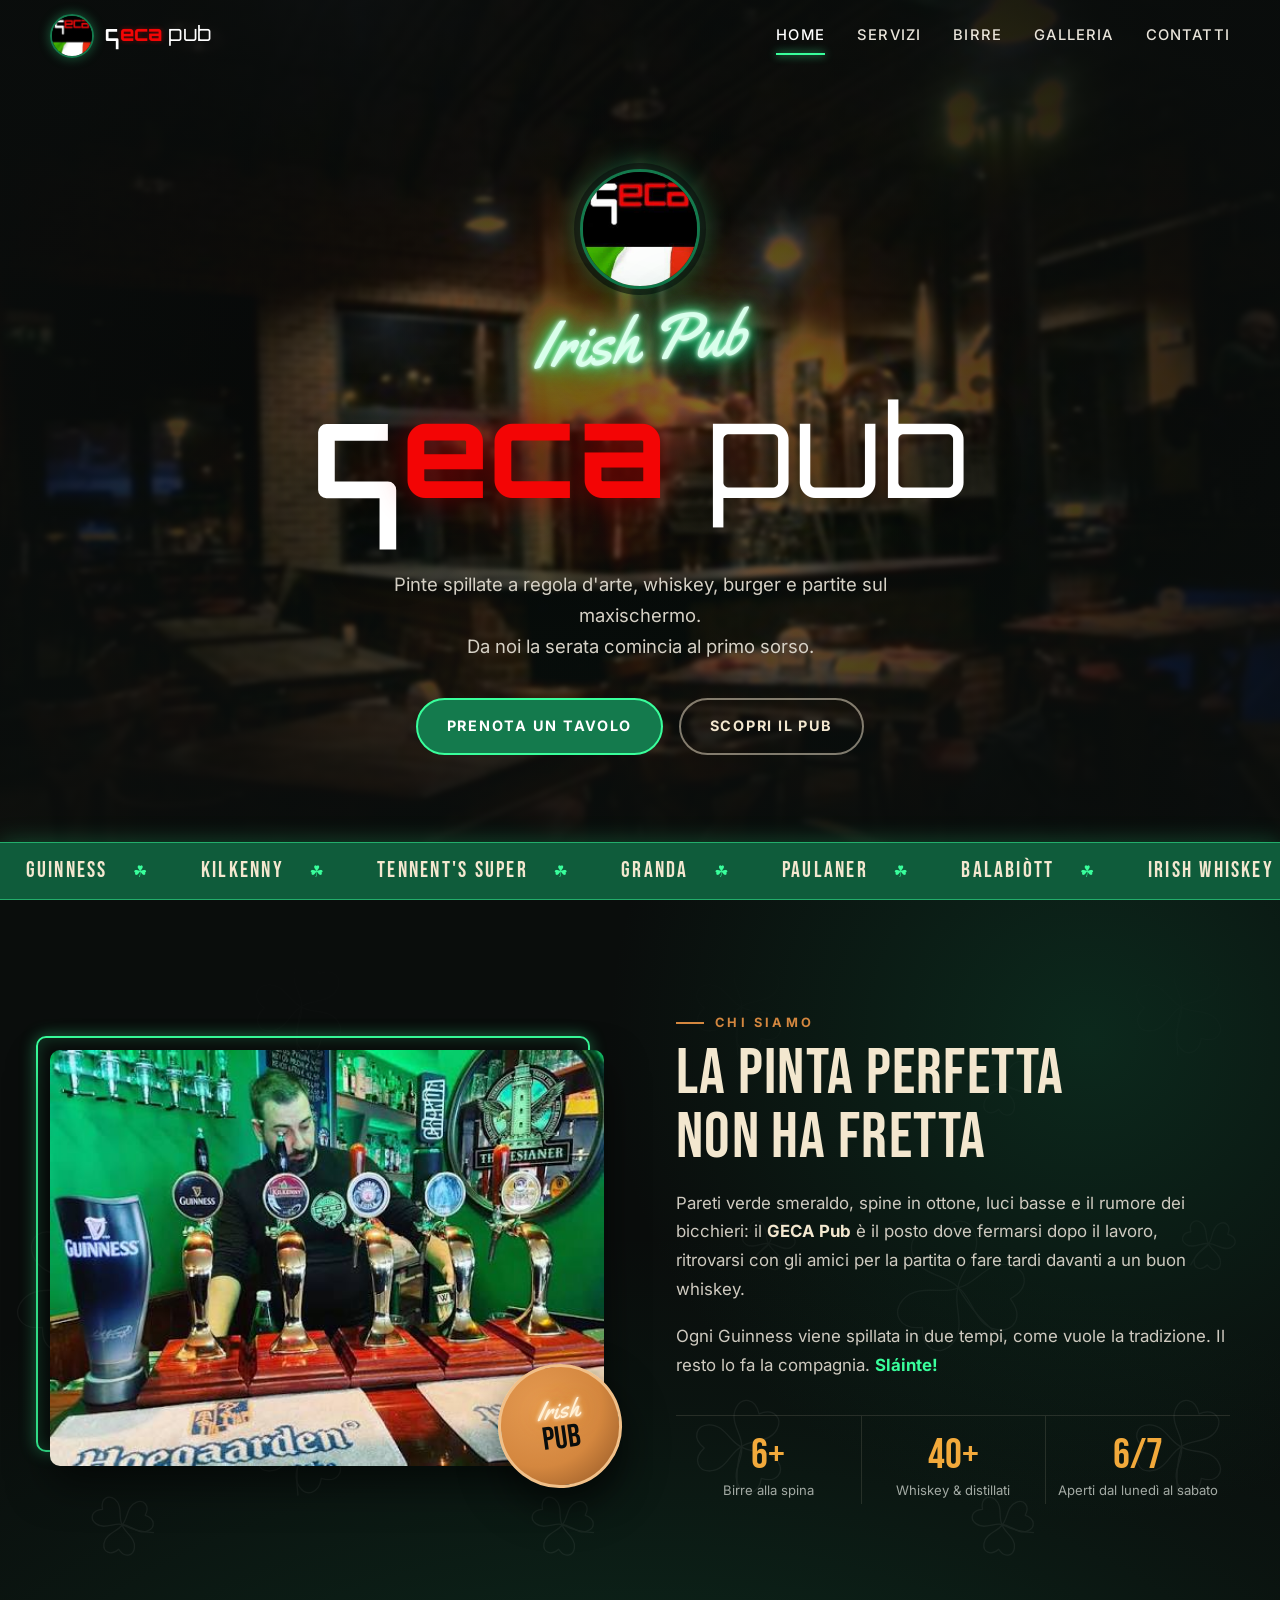
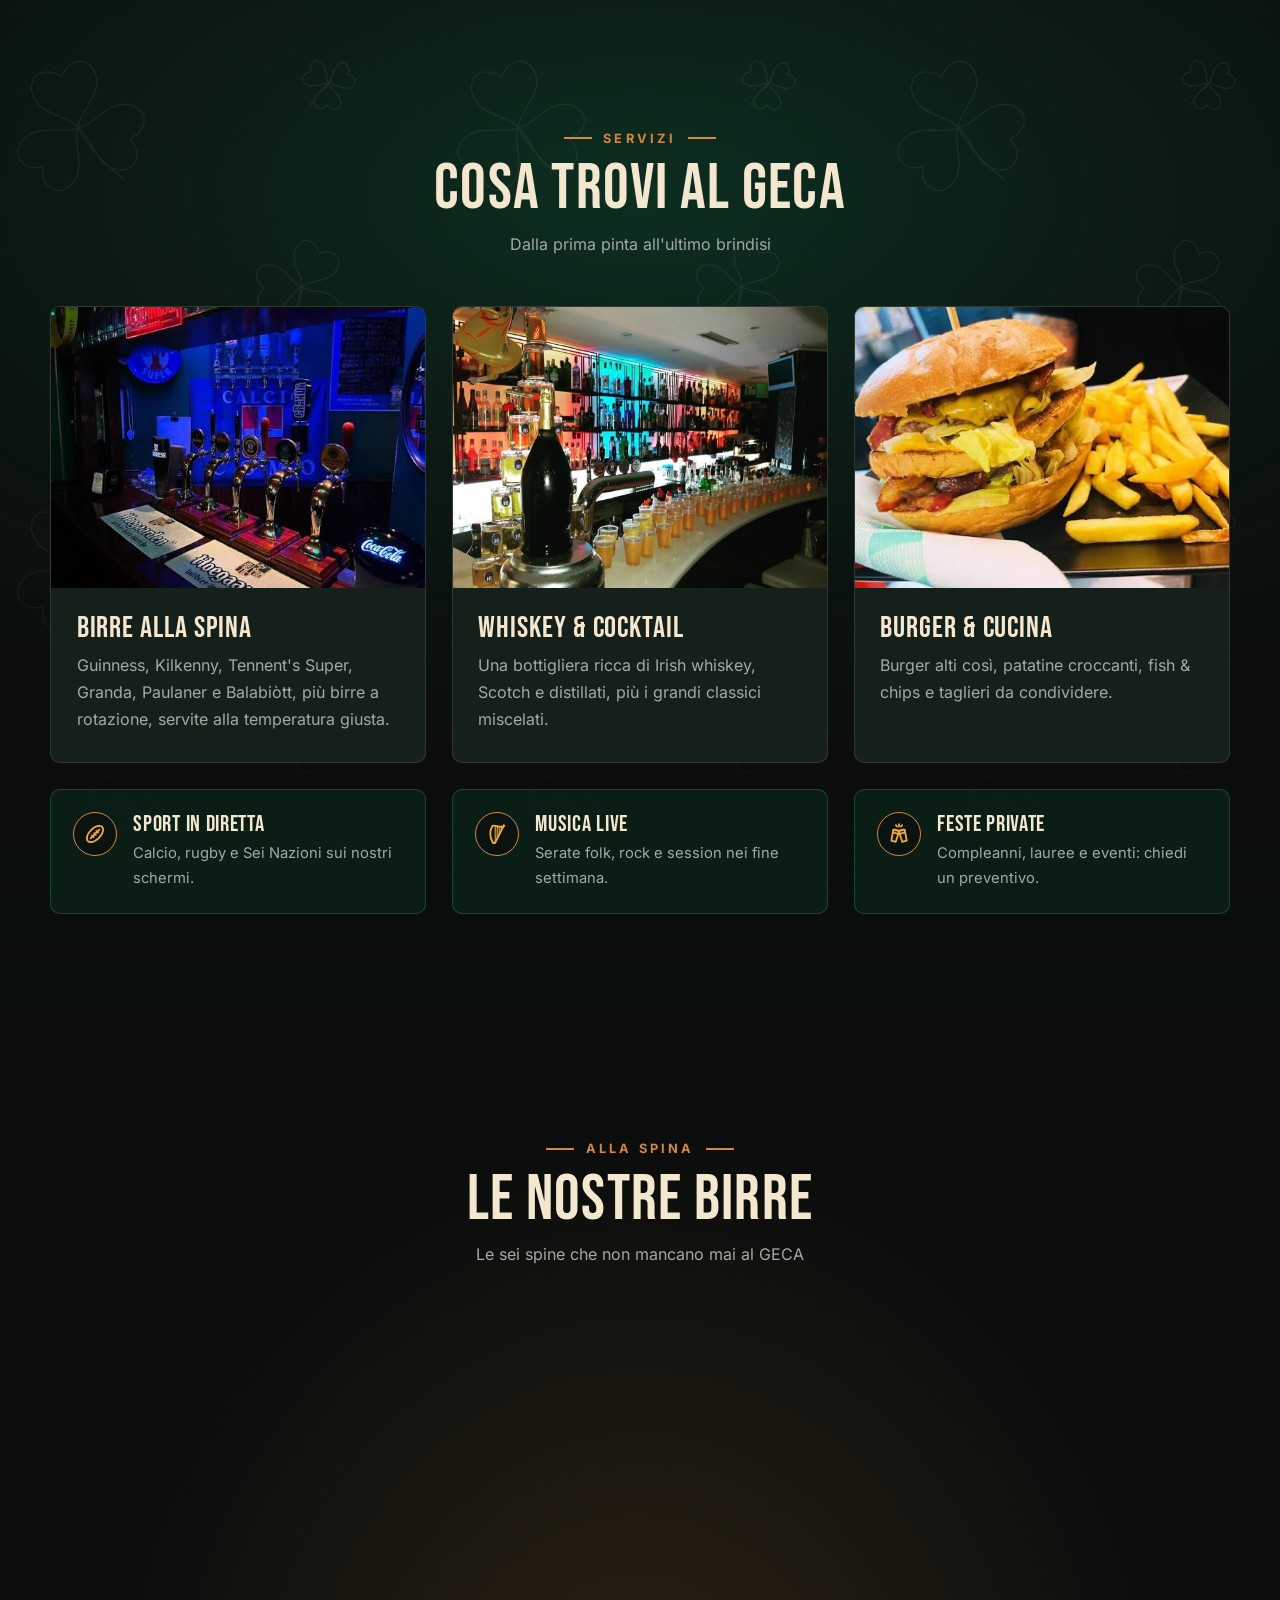
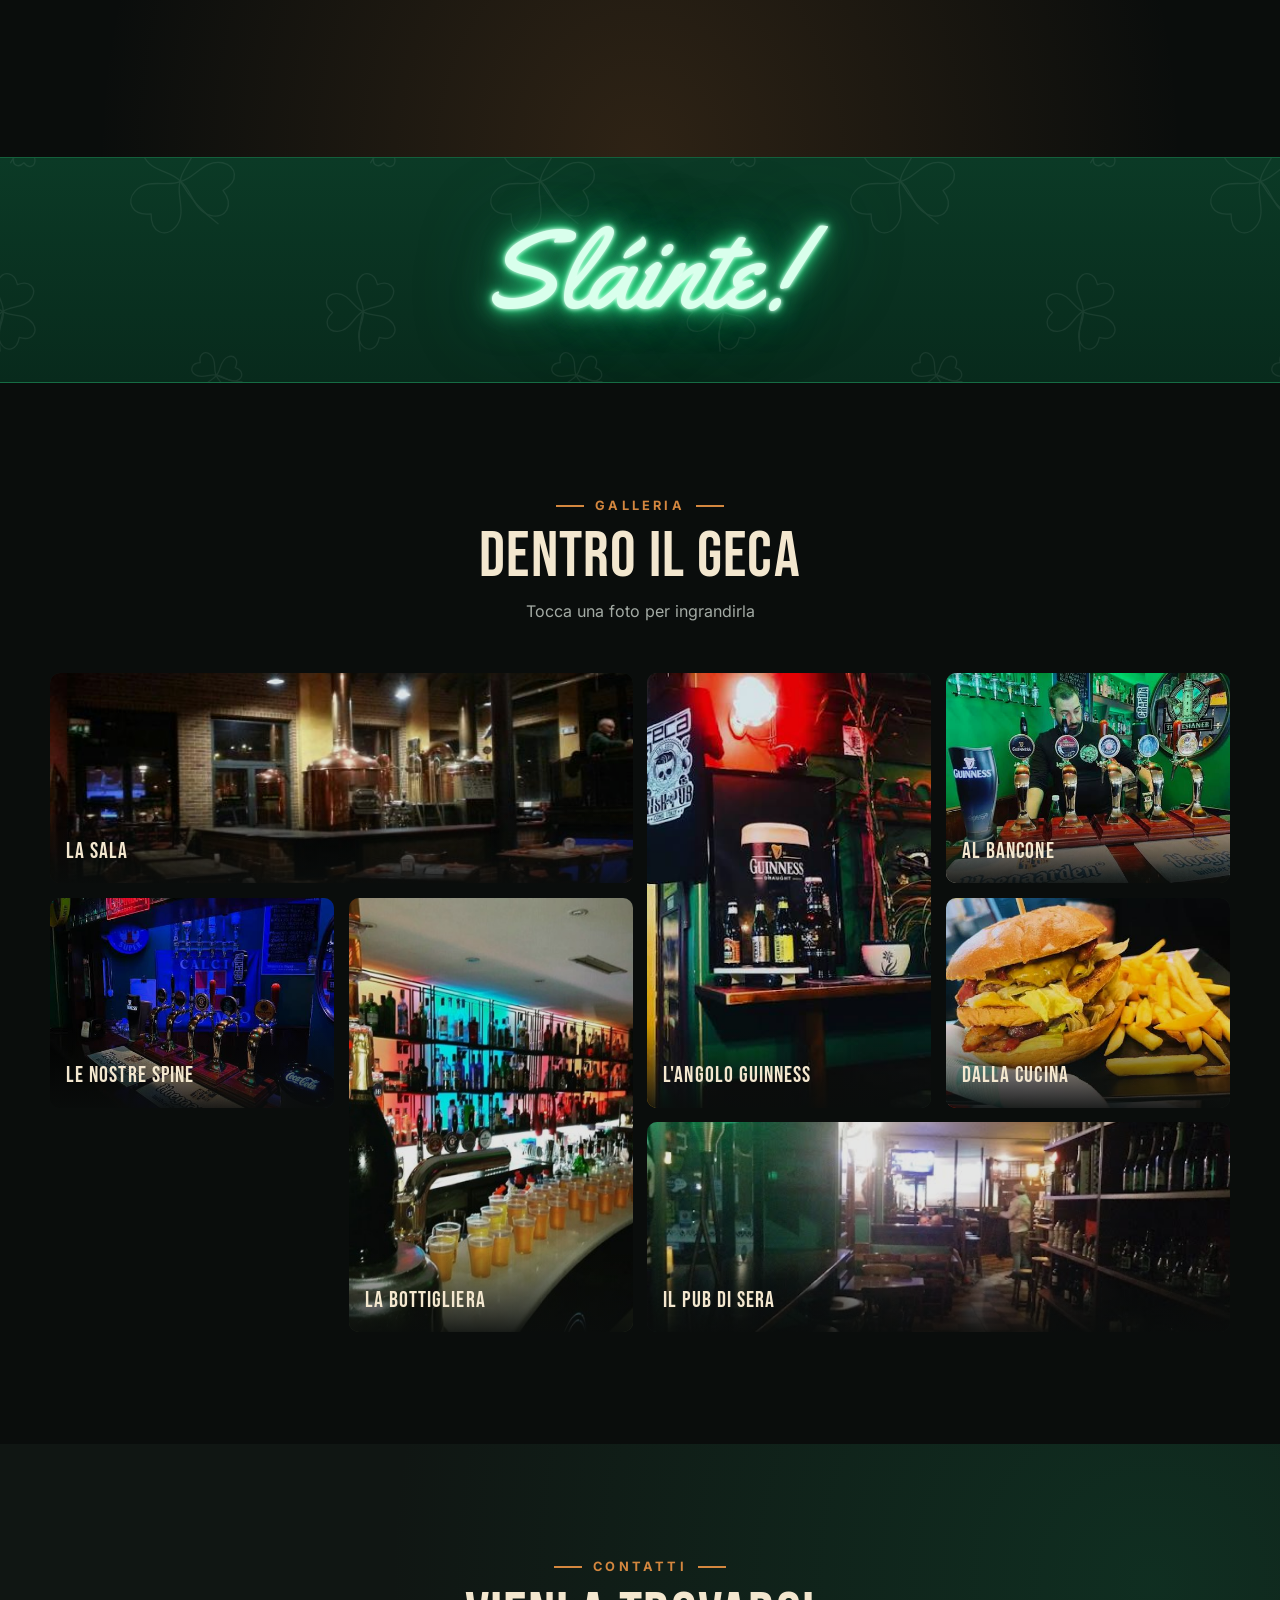
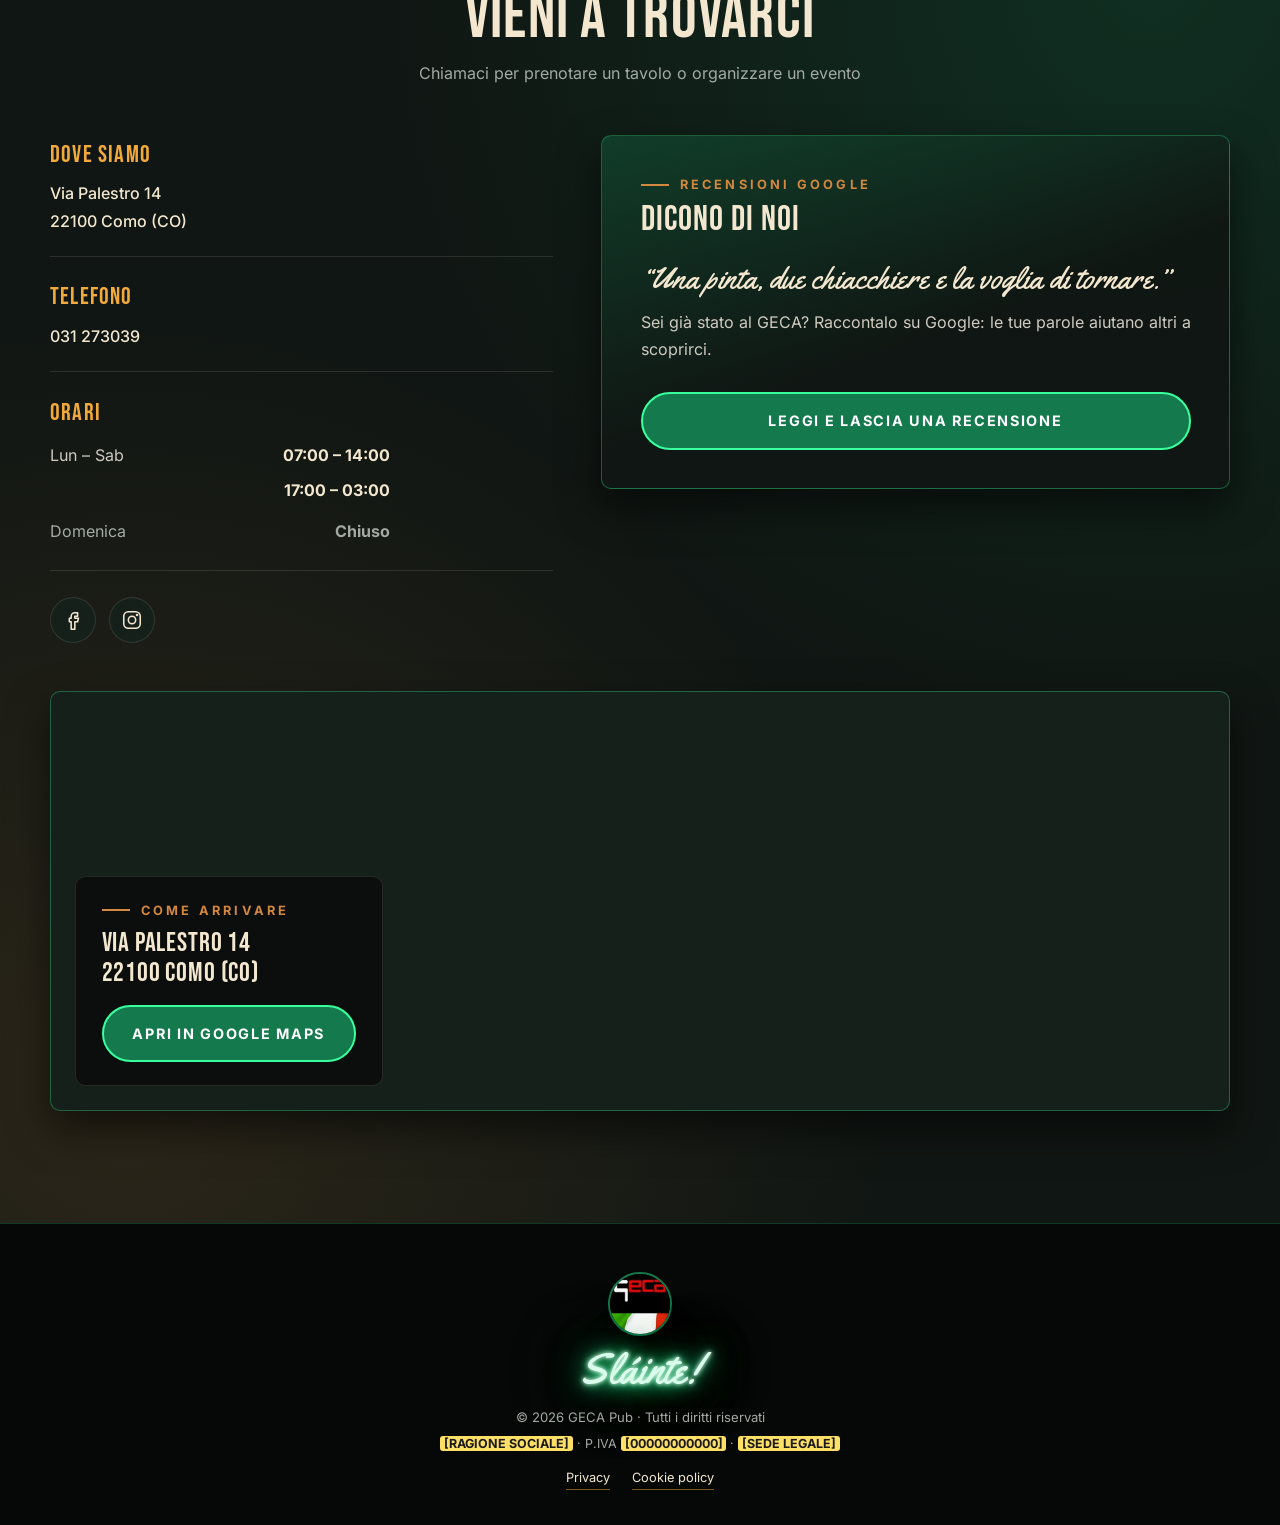
==== index.html @ 088353f3 "GECA Pub" ====
<!DOCTYPE html>
<html lang="it">
<head>
  <meta charset="UTF-8">
  <meta name="viewport" content="width=device-width, initial-scale=1.0">
  <title>GECA Pub · Irish Pub</title>
  <meta name="description" content="GECA Pub – Irish pub: Guinness e birre alla spina, whiskey, burger, sport in diretta e musica live.">
  <meta name="theme-color" content="#0a0d0c">
  <link rel="icon" type="image/png" href="img/logo.png">
  <link rel="stylesheet" href="style.css">
</head>
<body>

  <!-- ===== NAVBAR ===== -->
  <header class="navbar" id="navbar">
    <div class="container nav-inner">
      <a href="#home" class="logo" aria-label="GECA Pub – torna all'inizio">
        <img src="img/logo.png" alt="" class="logo-img" width="44" height="44">
        <span class="logo-text wordmark" role="img" aria-label="GECA Pub"><svg class="wm-g" viewBox="0 0 69 98" aria-hidden="true"><path d="M58.5 6.5H10.5V51.5H58.5V98"/></svg><span class="wm-eca" aria-hidden="true">eca</span><span class="wm-pub" aria-hidden="true">pub</span></span>
      </a>
      <button class="nav-toggle" id="navToggle" aria-label="Apri menu" aria-expanded="false" aria-controls="navMenu">
        <span></span><span></span><span></span>
      </button>
      <nav class="nav-menu" id="navMenu">
        <a href="#home" class="nav-link active">Home</a>
        <a href="#servizi" class="nav-link">Servizi</a>
        <a href="#birre" class="nav-link">Birre</a>
        <a href="#galleria" class="nav-link">Galleria</a>
        <a href="#contatti" class="nav-link">Contatti</a>
      </nav>
    </div>
  </header>

  <main>
    <!-- ===== HOME ===== -->
    <section class="hero" id="home">
      <div class="hero-bg" aria-hidden="true"></div>
      <div class="hero-shade" aria-hidden="true"></div>
      <div class="hero-content container">
        <img src="img/logo.png" alt="Logo GECA Pub" class="hero-logo" width="120" height="120">
        <p class="neon neon-green hero-script">Irish Pub</p>
        <h1 class="hero-title wordmark" aria-label="GECA Pub"><svg class="wm-g" viewBox="0 0 69 98" aria-hidden="true"><path d="M58.5 6.5H10.5V51.5H58.5V98"/></svg><span class="wm-eca" aria-hidden="true">eca</span><span class="wm-pub" aria-hidden="true">pub</span></h1>
        <p class="hero-sub">Pinte spillate a regola d'arte, whiskey, burger e partite sul maxischermo.<br>Da noi la serata comincia al primo sorso.</p>
        <div class="hero-buttons">
          <a href="#contatti" class="btn btn-primary">Prenota un tavolo</a>
          <a href="#servizi" class="btn btn-ghost">Scopri il pub</a>
        </div>
      </div>

      <div class="ticker" aria-label="Alla spina">
        <div class="ticker-track">
          <span>Guinness</span><span>Kilkenny</span><span>Tennent's Super</span><span>Granda</span><span>Paulaner</span><span>Balabiòtt</span><span>Irish Whiskey</span><span>Birre artigianali</span><span>Burger</span><span>Sport live</span><span>Sláinte!</span>
          <span aria-hidden="true">Guinness</span><span aria-hidden="true">Kilkenny</span><span aria-hidden="true">Tennent's Super</span><span aria-hidden="true">Granda</span><span aria-hidden="true">Paulaner</span><span aria-hidden="true">Balabiòtt</span><span aria-hidden="true">Irish Whiskey</span><span aria-hidden="true">Birre artigianali</span><span aria-hidden="true">Burger</span><span aria-hidden="true">Sport live</span><span aria-hidden="true">Sláinte!</span>
        </div>
      </div>
    </section>

    <!-- ===== CHI SIAMO ===== -->
    <section class="about clover-watermark" id="about">
      <div class="container about-grid">
        <div class="about-media">
          <img src="img/spillatura.jpg" alt="Il nostro publican al bancone mentre spilla una birra" loading="lazy" width="516" height="387">
          <div class="about-badge">
            <span class="neon neon-amber">Irish</span>
            <strong>PUB</strong>
          </div>
        </div>
        <div class="about-text">
          <p class="eyebrow">Chi siamo</p>
          <h2 class="section-title">La pinta perfetta<br>non ha fretta</h2>
          <p>
            Pareti verde smeraldo, spine in ottone, luci basse e il rumore dei bicchieri:
            il <strong>GECA Pub</strong> è il posto dove fermarsi dopo il lavoro,
            ritrovarsi con gli amici per la partita o fare tardi davanti a un buon whiskey.
          </p>
          <p>
            Ogni Guinness viene spillata in due tempi, come vuole la tradizione.
            Il resto lo fa la compagnia. <em>Sláinte!</em>
          </p>
          <ul class="stats">
            <li><strong>6+</strong><span>Birre alla spina</span></li>
            <li><strong>40+</strong><span>Whiskey &amp; distillati</span></li>
            <li><strong>6/7</strong><span>Aperti dal lunedì al sabato</span></li>
          </ul>
        </div>
      </div>
    </section>

    <!-- ===== SERVIZI ===== -->
    <section class="services clover-watermark" id="servizi">
      <div class="container">
        <header class="section-head">
          <p class="eyebrow">Servizi</p>
          <h2 class="section-title">Cosa trovi al GECA</h2>
          <p class="section-sub">Dalla prima pinta all'ultimo brindisi</p>
        </header>

        <div class="feature-grid">
          <article class="feature-card">
            <img src="img/spine.jpg" alt="Le spine di birra illuminate di blu" loading="lazy" width="516" height="387">
            <div class="feature-body">
              <h3>Birre alla spina</h3>
              <p>Guinness, Kilkenny, Tennent's Super, Granda, Paulaner e Balabiòtt, più birre a rotazione, servite alla temperatura giusta.</p>
            </div>
          </article>
          <article class="feature-card">
            <img src="img/bancone-led.jpg" alt="Il bancone con la bottigliera illuminata" loading="lazy" width="600" height="506">
            <div class="feature-body">
              <h3>Whiskey &amp; Cocktail</h3>
              <p>Una bottigliera ricca di Irish whiskey, Scotch e distillati, più i grandi classici miscelati.</p>
            </div>
          </article>
          <article class="feature-card">
            <img src="img/burger.jpg" alt="Burger con bacon e cheddar servito con patatine" loading="lazy" width="501" height="399">
            <div class="feature-body">
              <h3>Burger &amp; Cucina</h3>
              <p>Burger alti così, patatine croccanti, fish &amp; chips e taglieri da condividere.</p>
            </div>
          </article>
        </div>

        <div class="mini-grid">
          <article class="mini-card">
            <svg viewBox="0 0 24 24" aria-hidden="true"><!-- pallone da rugby --><ellipse cx="12" cy="12" rx="10" ry="5.6" transform="rotate(-45 12 12)"/><path d="M7.6 16.4 16.4 7.6"/><path d="M9 13.4l1.6 1.6M11.2 11.2l1.6 1.6M13.4 9l1.6 1.6"/></svg>
            <div>
              <h3>Sport in diretta</h3>
              <p>Calcio, rugby e Sei Nazioni sui nostri schermi.</p>
            </div>
          </article>
          <article class="mini-card">
            <svg viewBox="0 0 24 24" aria-hidden="true"><!-- arpa celtica --><path d="M10 21H8C4.5 15 4.8 8.5 7.5 3.8c3.5-1.2 6.5 2.4 11.1.4L10 21"/><path d="M18.6 4.2c1.2-.5 1.4-1.9.4-2.2"/><path d="M10.2 4.2v15.6M12.2 4.6v12M14.2 5v7.8M16.2 5v3.9" stroke-width="1.1"/></svg>
            <div>
              <h3>Musica live</h3>
              <p>Serate folk, rock e session nei fine settimana.</p>
            </div>
          </article>
          <article class="mini-card">
            <svg viewBox="0 0 24 24" aria-hidden="true"><!-- due pinte che brindano --><g id="pinta-brindisi" transform="translate(9.2 8.6) rotate(14)"><path d="M-3 0-2.3 11h4.6L3 0"/><path d="M-3 0q1-1.6 2 0q1-1.6 2 0q1-1.6 2 0M-2.8 2.6h5.6"/></g><use href="#pinta-brindisi" transform="matrix(-1 0 0 1 24 0)"/><path d="M12 2.2v2.2M8.9 3.2l1.2 1.3M15.1 3.2l-1.2 1.3"/></svg>
            <div>
              <h3>Feste private</h3>
              <p>Compleanni, lauree e eventi: chiedi un preventivo.</p>
            </div>
          </article>
        </div>
      </div>
    </section>

    <!-- ===== BIRRE ===== -->
    <!--
      Loghi: salvate i file ufficiali in img/birre/ con questi nomi
      (PNG con sfondo trasparente o SVG):
        guinness.png  kilkenny.png  tennents.png  granda.png  paulaner.png  balabiott.png
      Se un file manca, al suo posto compare il nome della birra.
    -->
    <section class="beers" id="birre">
      <div class="container">
        <header class="section-head">
          <p class="eyebrow">Alla spina</p>
          <h2 class="section-title">Le nostre birre</h2>
          <p class="section-sub">Le sei spine che non mancano mai al GECA</p>
        </header>

        <div class="beer-grid" id="beerGrid">
          <div class="beer-track" id="beerTrack">
            <article class="beer-card">
              <div class="beer-coaster" data-logo="img/birre/guinness">
                <span class="beer-fallback bf-guinness">Guinness</span>
              </div>
              <h3>Guinness</h3>
              <p class="beer-style">Stout · Irlanda</p>
              <p>La regina del pub: nera, cremosa, spillata in due tempi.</p>
            </article>
            <article class="beer-card">
              <div class="beer-coaster" data-logo="img/birre/kilkenny">
                <span class="beer-fallback bf-kilkenny">Kilkenny</span>
              </div>
              <h3>Kilkenny</h3>
              <p class="beer-style">Red Ale · Irlanda</p>
              <p>Rossa irlandese dal gusto maltato e dalla schiuma vellutata.</p>
            </article>
            <article class="beer-card">
              <div class="beer-coaster" data-logo="img/birre/tennents" data-round>
                <span class="beer-fallback bf-tennents">Tennent's<small>Super</small></span>
              </div>
              <h3>Tennent's Super</h3>
              <p class="beer-style">Strong Lager · Scozia</p>
              <p>Doppio malto intenso e deciso, per chi cerca carattere.</p>
            </article>
            <article class="beer-card">
              <div class="beer-coaster" data-logo="img/birre/granda">
                <span class="beer-fallback bf-granda">Granda</span>
              </div>
              <h3>Granda</h3>
              <p class="beer-style">Artigianale · Italia</p>
              <p>La nostra scelta artigianale, fresca e da scoprire.</p>
            </article>
            <article class="beer-card">
              <div class="beer-coaster" data-logo="img/birre/paulaner" data-round>
                <span class="beer-fallback bf-paulaner">Paulaner</span>
              </div>
              <h3>Paulaner</h3>
              <p class="beer-style">Bavarese · Germania</p>
              <p>Il classico di Monaco: morbida, dorata, dissetante.</p>
            </article>
            <article class="beer-card">
              <div class="beer-coaster" data-logo="img/birre/balabiott">
                <span class="beer-fallback bf-balabiott">Balabiòtt</span>
              </div>
              <h3>Balabiòtt</h3>
              <p class="beer-style">Artigianale · Val d'Ossola</p>
              <p>Birra artigianale ossolana, dalle montagne del Piemonte.</p>
            </article>
          </div>
        </div>
      </div>
    </section>

    <!-- ===== BANDA NEON ===== -->
    <section class="neon-band clover-watermark" aria-hidden="true">
      <p class="neon neon-green flicker">Sláinte!</p>
    </section>

    <!-- ===== GALLERIA ===== -->
    <section class="gallery" id="galleria">
      <div class="container">
        <header class="section-head">
          <p class="eyebrow">Galleria</p>
          <h2 class="section-title">Dentro il GECA</h2>
          <p class="section-sub">Tocca una foto per ingrandirla</p>
        </header>

        <div class="gallery-grid">
          <figure class="gallery-item g-wide">
            <img src="img/sala.jpg" alt="La sala con i tavoli in legno e le cisterne in rame" loading="lazy" width="550" height="412">
            <figcaption>La sala</figcaption>
          </figure>
          <figure class="gallery-item g-tall">
            <img src="img/angolo-guinness.jpg" alt="L'angolo Guinness con la maglietta GECA Irish Pub" loading="lazy" width="427" height="468">
            <figcaption>L'angolo Guinness</figcaption>
          </figure>
          <figure class="gallery-item">
            <img src="img/spillatura.jpg" alt="Spillatura al bancone" loading="lazy" width="516" height="387">
            <figcaption>Al bancone</figcaption>
          </figure>
          <figure class="gallery-item">
            <img src="img/spine.jpg" alt="Le spine illuminate di blu" loading="lazy" width="516" height="387">
            <figcaption>Le nostre spine</figcaption>
          </figure>
          <figure class="gallery-item g-tall">
            <img src="img/bancone-led.jpg" alt="La bottigliera illuminata a LED" loading="lazy" width="600" height="506">
            <figcaption>La bottigliera</figcaption>
          </figure>
          <figure class="gallery-item">
            <img src="img/burger.jpg" alt="Burger con patatine" loading="lazy" width="501" height="399">
            <figcaption>Dalla cucina</figcaption>
          </figure>
          <figure class="gallery-item g-wide">
            <img src="img/interno.jpg" alt="Il corridoio del pub con pavimento a scacchi e bottiglie" loading="lazy" width="533" height="400">
            <figcaption>Il pub di sera</figcaption>
          </figure>
        </div>
      </div>
    </section>

    <!-- ===== CONTATTI ===== -->
    <section class="contact" id="contatti">
      <div class="container">
        <header class="section-head">
          <p class="eyebrow">Contatti</p>
          <h2 class="section-title">Vieni a trovarci</h2>
          <p class="section-sub">Chiamaci per prenotare un tavolo o organizzare un evento</p>
        </header>

        <div class="contact-grid">
          <div class="contact-info">
            <div class="info-block">
              <h3>Dove siamo</h3>
              <p>
                <a href="https://www.google.com/maps/search/?api=1&amp;query=Geca%20Pub%2C%20Via%20Palestro%2014%2C%20Como&amp;query_place_id=ChIJdeBQ4i-chkcRuIj8b7Xn8Dg" target="_blank" rel="noopener">Via Palestro 14<br>22100 Como (CO)</a>
              </p>
            </div>
            <div class="info-block">
              <h3>Telefono</h3>
              <p>
                <a href="tel:+39031273039">031 273039</a>
              </p>
            </div>
            <div class="info-block">
              <h3>Orari</h3>
              <table class="hours">
                <tr><td rowspan="2">Lun – Sab</td><td>07:00 – 14:00</td></tr>
                <tr><td>17:00 – 03:00</td></tr>
                <tr class="closed"><td>Domenica</td><td>Chiuso</td></tr>
              </table>
            </div>
            <div class="socials">
              <a href="https://www.facebook.com/GecaPub/" target="_blank" rel="noopener" aria-label="Facebook del GECA Pub">
                <svg viewBox="0 0 24 24" aria-hidden="true"><path d="M14 8h3V4h-3a4 4 0 0 0-4 4v2H8v4h2v8h4v-8h3l1-4h-4V8z"/></svg>
              </a>
              <a href="https://www.instagram.com/gecapub/" target="_blank" rel="noopener" aria-label="Instagram del GECA Pub">
                <svg viewBox="0 0 24 24" aria-hidden="true"><rect x="3" y="3" width="18" height="18" rx="5"/><circle cx="12" cy="12" r="4"/><circle cx="17.5" cy="6.5" r="0.6"/></svg>
              </a>
            </div>
          </div>

          <!-- ===== RECENSIONI GOOGLE =====
            Per aggiungere una recensione copiala dalla scheda Google Maps del pub
            e inseriscila nell'elenco qui sotto (una per blocco { ... }, separati da virgola).
            Vengono mostrate SOLO quelle con "stelle": 5.
            Esempio di formato:
              { "nome": "Nome Cognome", "stelle": 5, "testo": "Testo della recensione...", "quando": "2 mesi fa" }
          -->
          <script type="application/json" id="reviewsData">
          [
          ]
          </script>

          <aside class="reviews-box" aria-labelledby="reviewsTitle">
            <div class="reviews-head">
              <p class="eyebrow">Recensioni Google</p>
              <h3 id="reviewsTitle">Dicono di noi</h3>
            </div>

            <!-- le recensioni vengono inserite qui da script.js -->
            <div class="reviews-list" id="reviewsList" aria-live="polite"></div>
            <div class="reviews-dots" id="reviewsDots" role="tablist" aria-label="Scegli la recensione"></div>

            <!-- mostrato finché non ci sono recensioni nell'elenco -->
            <div class="reviews-empty" id="reviewsEmpty">
              <p class="reviews-quote">“Una pinta, due chiacchiere e la voglia di tornare.”</p>
              <p>Sei già stato al GECA? Raccontalo su Google: le tue parole aiutano altri a scoprirci.</p>
            </div>

            <a href="https://www.google.com/maps/place/Geca+Pub/@45.8001779,9.0929663,17z/data=!4m8!3m7!1s0x47869c2fe250e075:0x38f0e7b56ffc88b8!8m2!3d45.8001779!4d9.0929663!9m1!1b1!16s%2Fg%2F1hc1xygnx" class="btn btn-primary full" target="_blank" rel="noopener">Leggi e lascia una recensione</a>
          </aside>

        </div>

        <!-- Mappa -->
        <div class="map-card">
          <iframe
            src="https://maps.google.com/maps?q=Geca%20Pub%2C%20Via%20Palestro%2014%2C%2022100%20Como&amp;z=16&amp;output=embed"
            title="Mappa: GECA Pub, Via Palestro 14, Como"
            loading="lazy"
            referrerpolicy="no-referrer-when-downgrade"
            allowfullscreen></iframe>
          <div class="map-overlay">
            <p class="eyebrow">Come arrivare</p>
            <p class="map-address">Via Palestro 14<br>22100 Como (CO)</p>
            <a href="https://www.google.com/maps/search/?api=1&amp;query=Geca%20Pub%2C%20Via%20Palestro%2014%2C%20Como&amp;query_place_id=ChIJdeBQ4i-chkcRuIj8b7Xn8Dg" class="btn btn-primary" target="_blank" rel="noopener">Apri in Google Maps</a>
          </div>
        </div>
      </div>
    </section>
  </main>

  <footer class="footer">
    <div class="container footer-inner">
      <img src="img/logo.png" alt="Logo GECA Pub" class="footer-logo" width="64" height="64">
      <p class="neon neon-green footer-script">Sláinte!</p>
      <p class="footer-copy">© <span id="year"></span> GECA Pub · Tutti i diritti riservati</p>
      <!-- DATI OBBLIGATORI: sostituire i testi evidenziati (classe "todo") con i dati reali -->
      <p class="footer-legal">
        <span class="todo">[RAGIONE SOCIALE]</span> · P.IVA <span class="todo">[00000000000]</span> ·
        <span class="todo">[SEDE LEGALE]</span>
      </p>
      <nav class="footer-links" aria-label="Note legali">
        <a href="privacy.html">Privacy</a>
        <a href="cookie-policy.html">Cookie policy</a>
      </nav>
    </div>
  </footer>

  <!-- Lightbox galleria -->
  <div class="lightbox" id="lightbox" aria-hidden="true" role="dialog" aria-label="Foto ingrandita">
    <button class="lb-btn lb-close" id="lbClose" aria-label="Chiudi">×</button>
    <button class="lb-btn lb-prev" id="lbPrev" aria-label="Foto precedente">‹</button>
    <figure class="lb-figure">
      <img id="lbImg" src="" alt="">
      <figcaption id="lbCaption"></figcaption>
    </figure>
    <button class="lb-btn lb-next" id="lbNext" aria-label="Foto successiva">›</button>
  </div>

  <script src="script.js"></script>
</body>
</html>
---- style.css ----
/* ============================================
   GECA Pub – pub irlandese: verde smeraldo,
   luci al neon, ottone e rame
   ============================================ */

/* ---------- Font ospitati sul sito (niente Google Fonts: nessun dato inviato a Google) ----------
   Licenze libere (OFL / Apache 2.0), vedi fonts/LICENZE.txt. Inter e Orbitron sono "variabili":
   un solo file copre tutti gli spessori. */
@font-face {
  font-family: 'Bebas Neue';
  font-style: normal;
  font-weight: 400;
  font-display: swap;
  src: url('fonts/bebas-neue.woff2') format('woff2');
}
@font-face {
  font-family: 'Inter';
  font-style: normal;
  font-weight: 400 700;
  font-display: swap;
  src: url('fonts/inter.woff2') format('woff2');
}
@font-face {
  font-family: 'Orbitron';
  font-style: normal;
  font-weight: 400 700;
  font-display: swap;
  src: url('fonts/orbitron.woff2') format('woff2');
}
@font-face {
  font-family: 'Yellowtail';
  font-style: normal;
  font-weight: 400;
  font-display: swap;
  src: url('fonts/yellowtail.woff2') format('woff2');
}

:root {
  --bg: #0a0d0c;
  --bg-2: #101613;
  --bg-3: #16201b;
  --emerald: #0f5c3b;
  --emerald-2: #147a4d;
  --neon: #39ff9c;
  --copper: #d4873f;
  --amber: #f2a93b;
  --cream: #f3e7cf;
  --text: #e9e4da;
  --muted: #a3aaa4;
  --line: rgba(243, 231, 207, 0.12);

  --font-display: 'Bebas Neue', Impact, sans-serif;
  --font-script: 'Yellowtail', cursive;
  --font-logo: 'Orbitron', 'Bebas Neue', sans-serif;

  /* colori della scritta nel logo */
  --logo-red: #f30505;
  --logo-white: #ffffff;
  --font-body: 'Inter', system-ui, sans-serif;

  /* bagliore verde condiviso tra "Chi siamo" e "Servizi" */
  --glow-size: ellipse 1100px 560px;
  --glow-offset: 180px;
  --glow-stops: rgba(20, 122, 77, 0.3), rgba(20, 122, 77, 0.17) 35%, rgba(20, 122, 77, 0.06) 70%, transparent 100%;

  --nav-h: 72px;
  --radius: 10px;
  --shadow: 0 18px 40px rgba(0, 0, 0, 0.55);
}

*,
*::before,
*::after { box-sizing: border-box; margin: 0; padding: 0; }

html { scroll-behavior: smooth; scroll-padding-top: var(--nav-h); }

body {
  font-family: var(--font-body);
  color: var(--text);
  background: var(--bg);
  line-height: 1.7;
  overflow-x: hidden;
}

img { max-width: 100%; display: block; }
a { color: inherit; }

.container { width: min(1180px, 100% - 32px); margin-inline: auto; }

/* ---------- Neon ---------- */
.neon {
  font-family: var(--font-script);
  line-height: 1;
}
.neon-green {
  color: #d9ffec;
  text-shadow:
    0 0 4px #fff,
    0 0 10px var(--neon),
    0 0 22px var(--neon),
    0 0 42px var(--emerald-2),
    0 0 80px var(--emerald-2);
}
.neon-amber {
  color: #fff1d6;
  text-shadow:
    0 0 4px #fff,
    0 0 10px var(--amber),
    0 0 24px var(--copper);
}
.flicker { animation: flicker 6s infinite; }

/* ---------- Titoli ---------- */
.eyebrow {
  font-size: 0.8rem;
  font-weight: 700;
  letter-spacing: 0.25em;
  text-transform: uppercase;
  color: var(--copper);
  display: flex;
  align-items: center;
  gap: 0.7rem;
}
.eyebrow::before {
  content: '';
  width: 28px;
  height: 2px;
  background: var(--copper);
}
.section-head { text-align: center; margin-bottom: 3rem; }
.section-head .eyebrow { justify-content: center; }
.section-head .eyebrow::after {
  content: '';
  width: 28px;
  height: 2px;
  background: var(--copper);
}

.section-title {
  font-family: var(--font-display);
  font-weight: 400;
  font-size: clamp(2.6rem, 6vw, 4rem);
  line-height: 1;
  letter-spacing: 0.02em;
  color: var(--cream);
  margin-top: 0.5rem;
}
.section-sub { color: var(--muted); margin-top: 0.6rem; }

/* ---------- Bottoni ---------- */
.btn {
  display: inline-block;
  padding: 0.9rem 1.8rem;
  font-family: var(--font-body);
  font-weight: 700;
  font-size: 0.9rem;
  letter-spacing: 0.12em;
  text-transform: uppercase;
  text-decoration: none;
  border-radius: 999px;
  border: 2px solid transparent;
  cursor: pointer;
  transition: transform 0.25s, box-shadow 0.25s, background 0.25s, color 0.25s;
}
.btn:hover { transform: translateY(-2px); }
.btn-primary {
  background: var(--emerald-2);
  color: #fff;
  border-color: var(--neon);
  box-shadow: 0 0 0 rgba(57, 255, 156, 0);
}
.btn-primary:hover { box-shadow: 0 0 18px rgba(57, 255, 156, 0.55), inset 0 0 12px rgba(57, 255, 156, 0.25); }
.btn-ghost { color: var(--cream); background: transparent; border-color: rgba(243, 231, 207, 0.5); }
.btn-ghost:hover { border-color: var(--amber); color: var(--amber); }
.btn.full { width: 100%; }

/* ---------- Navbar ---------- */
.navbar {
  position: fixed;
  inset: 0 0 auto 0;
  height: var(--nav-h);
  z-index: 100;
  transition: background 0.3s, box-shadow 0.3s, backdrop-filter 0.3s;
}
.navbar.scrolled,
.navbar.menu-open {
  background: rgba(10, 13, 12, 0.92);
  backdrop-filter: blur(10px);
  box-shadow: 0 1px 0 rgba(57, 255, 156, 0.25), 0 8px 24px rgba(0, 0, 0, 0.5);
}
.nav-inner {
  height: 100%;
  display: flex;
  align-items: center;
  justify-content: space-between;
}
.logo {
  display: flex;
  align-items: center;
  gap: 0.7rem;
  text-decoration: none;
}
.logo-img {
  width: 44px; height: 44px;
  border-radius: 50%;
  object-fit: cover;
  border: 2px solid var(--emerald-2);
  box-shadow: 0 0 12px rgba(57, 255, 156, 0.35);
}
.logo-text { font-size: 1.3rem; }

/* ---------- Scritta "geca pub" come nel logo ----------
   Orbitron per "eca"/"pub"; la "g" del logo non esiste in nessun font,
   quindi è disegnata in SVG sulle metriche di Orbitron
   (altezza x 58, tratto 13, discendente 40 su 100 unità/em). */
.wordmark {
  font-family: var(--font-logo);
  font-weight: 700;
  line-height: 1;
  letter-spacing: 0.01em;
  white-space: nowrap;
  text-transform: none;
}
.wm-g {
  display: inline-block;
  width: 0.69em;
  height: 0.98em;
  vertical-align: -0.4em;
  overflow: visible;
}
.wm-g path {
  fill: none;
  stroke: var(--logo-white);
  stroke-width: 13;
  stroke-linejoin: round;
}
.wm-eca {
  color: var(--logo-red);
  text-shadow: 0 0 0.25em rgba(243, 5, 5, 0.45);
}
.wm-pub {
  color: var(--logo-white);
  font-weight: 400;
  margin-left: 0.3em;
}

.nav-menu { display: flex; align-items: center; gap: 2rem; }
.nav-link {
  color: var(--text);
  text-decoration: none;
  font-weight: 500;
  font-size: 0.92rem;
  letter-spacing: 0.08em;
  text-transform: uppercase;
  position: relative;
  padding: 0.3rem 0;
  transition: color 0.2s;
}
.nav-link::after {
  content: '';
  position: absolute;
  left: 0; bottom: -2px;
  width: 0; height: 2px;
  background: var(--neon);
  box-shadow: 0 0 8px var(--neon);
  transition: width 0.3s;
}
.nav-link:hover,
.nav-link.active { color: #fff; }
.nav-link:hover::after,
.nav-link.active::after { width: 100%; }

.nav-toggle {
  display: none;
  background: none;
  border: none;
  cursor: pointer;
  width: 32px; height: 24px;
  position: relative;
}
.nav-toggle span {
  position: absolute;
  left: 0;
  width: 100%; height: 2px;
  background: var(--cream);
  border-radius: 2px;
  transition: transform 0.3s, opacity 0.3s, top 0.3s;
}
.nav-toggle span:nth-child(1) { top: 0; }
.nav-toggle span:nth-child(2) { top: 11px; }
.nav-toggle span:nth-child(3) { top: 22px; }
.nav-toggle.open span:nth-child(1) { top: 11px; transform: rotate(45deg); }
.nav-toggle.open span:nth-child(2) { opacity: 0; }
.nav-toggle.open span:nth-child(3) { top: 11px; transform: rotate(-45deg); }

/* ---------- Hero ---------- */
.hero {
  position: relative;
  min-height: 100vh;
  min-height: 100svh;
  display: flex;
  flex-direction: column;
  justify-content: center;
  overflow: hidden;
  padding-top: var(--nav-h);
}
.hero-bg {
  position: absolute;
  inset: -20px;
  /* il filtro colore agisce solo sulla foto; le velature scure stanno in .hero-shade,
     così il nero in fondo resta identico a quello di "Chi siamo" */
  /* sala-calda.jpg = sala.jpg con le luci delle lampade virate sull'arancione */
  background: url('img/sala-calda.jpg') center / cover no-repeat;
  /* più calda e satura sull'arancione (rame delle cisterne, luci) */
  filter: blur(2px) sepia(0.25) saturate(1.7) hue-rotate(-6deg) contrast(1.05);
  transform: scale(1.03);
}
.hero-shade {
  position: absolute;
  inset: 0;
  background:
    radial-gradient(ellipse at 50% 40%, rgba(10, 13, 12, 0.3), rgba(10, 13, 12, 0.9) 75%),
    linear-gradient(180deg, rgba(10, 13, 12, 0.6), rgba(10, 13, 12, 0.2) 45%, rgba(15, 92, 59, 0.12) 75%, var(--bg));
}
.hero-content {
  position: relative;
  text-align: center;
  padding: 3rem 0 6rem;
  animation: fadeUp 1s ease both;
}
.hero-logo {
  width: 120px; height: 120px;
  margin: 0 auto 1.2rem;
  border-radius: 50%;
  object-fit: cover;
  border: 3px solid var(--emerald-2);
  box-shadow: 0 0 0 6px rgba(10, 13, 12, 0.6), 0 0 30px rgba(57, 255, 156, 0.45);
}
.hero-script {
  font-size: clamp(2.4rem, 7vw, 4rem);
  transform: rotate(-4deg);
  margin-bottom: -0.4rem;
}
.hero-title {
  font-size: clamp(3rem, 14vw, 8rem);
  margin-top: 0.15em;
  filter: drop-shadow(0 6px 24px rgba(0, 0, 0, 0.8));
}
.hero-sub {
  max-width: 580px;
  margin: 1.2rem auto 2.2rem;
  font-size: clamp(1rem, 2.2vw, 1.15rem);
  color: #d6d1c6;
}
.hero-buttons { display: flex; gap: 1rem; justify-content: center; flex-wrap: wrap; }

/* Ticker "alla spina" */
.ticker {
  position: absolute;
  left: 0; right: 0; bottom: 0;
  overflow: hidden;
  background: var(--emerald);
  border-top: 1px solid rgba(57, 255, 156, 0.5);
  border-bottom: 1px solid rgba(57, 255, 156, 0.5);
  box-shadow: 0 0 24px rgba(57, 255, 156, 0.25);
}
.ticker-track {
  display: flex;
  width: max-content;
  animation: ticker 30s linear infinite;
}
.ticker-track span {
  font-family: var(--font-display);
  font-size: 1.4rem;
  letter-spacing: 0.1em;
  color: var(--cream);
  padding: 0.55rem 1.6rem;
  white-space: nowrap;
  display: flex;
  align-items: center;

}
.ticker-track span::after {
  content: '☘';
  font-family: var(--font-body);
  font-size: 1rem;
  color: var(--neon);
  margin-left: 1.6rem;
}

/* ---------- Chi siamo ---------- */
.about {
  padding: 7rem 0;
  background:
    /* misura fissa in px: così il bagliore si spegne prima del fondo della sezione
       a qualsiasi larghezza dello schermo (in % veniva tagliato dal confine) */
    radial-gradient(circle 480px at 85% 140px, rgba(15, 92, 59, 0.35), transparent),
    radial-gradient(var(--glow-size) at 50% calc(100% + var(--glow-offset)), var(--glow-stops)),
    var(--bg);
}
.about-grid {
  display: grid;
  grid-template-columns: 1fr 1fr;
  gap: 4.5rem;
  align-items: center;
}
.about-media { position: relative; }
.about-media img {
  width: 100%;
  height: auto;
  aspect-ratio: 4 / 3;
  object-fit: cover;
  border-radius: var(--radius);
  box-shadow: var(--shadow);
}
.about-media::before {
  content: '';
  position: absolute;
  inset: -14px 14px 14px -14px;
  border: 2px solid var(--neon);
  border-radius: var(--radius);
  box-shadow: 0 0 16px rgba(57, 255, 156, 0.4), inset 0 0 16px rgba(57, 255, 156, 0.2);
  z-index: -1;
}
.about-media { isolation: isolate; }
.about-badge {
  position: absolute;
  right: -18px; bottom: -22px;
  width: 124px; height: 124px;
  border-radius: 50%;
  display: grid;
  place-content: center;
  text-align: center;
  background: radial-gradient(circle at 35% 30%, #e59a52, var(--copper) 55%, #8f5424);
  border: 3px solid #f1c089;
  box-shadow: var(--shadow);
  transform: rotate(-8deg);
}
.about-badge .neon { font-size: 1.6rem; }
.about-badge strong {
  font-family: var(--font-display);
  font-weight: 400;
  font-size: 2rem;
  line-height: 1;
  color: var(--bg);
}
.about-text > p:not(.eyebrow) {
  margin-top: 1.2rem;
  color: #cfcac0;
  font-size: 1.05rem;
}
.about-text strong { color: var(--cream); }
.about-text em { color: var(--neon); font-style: normal; font-weight: 700; }

.stats {
  list-style: none;
  display: grid;
  grid-template-columns: repeat(3, 1fr);
  margin-top: 2.2rem;
  border-top: 1px solid var(--line);
}
.stats li {
  padding: 1.2rem 0.5rem 0;
  text-align: center;
}
.stats li + li { border-left: 1px solid var(--line); }
.stats strong {
  display: block;
  font-family: var(--font-display);
  font-weight: 400;
  font-size: 2.6rem;
  line-height: 1;
  color: var(--amber);
}
.stats span { font-size: 0.82rem; color: var(--muted); }

/* ---------- Servizi ---------- */
.services {
  padding: 7rem 0;
  /* richiama le pareti verdi del pub. Il bagliore è UNO solo, centrato poco sotto
     il confine con "Chi siamo": ciascuna sezione ne disegna la sua metà (stesse
     misure in px), così la sfumatura continua senza linea di separazione */
  background:
    radial-gradient(var(--glow-size) at 50% var(--glow-offset), var(--glow-stops)),
    linear-gradient(180deg, transparent 80%, var(--bg)),
    var(--bg);
}

/* ---------- Filigrana trifogli (sezioni verdi) ---------- */
.clover-watermark {
  position: relative;
  isolation: isolate;
}
.clover-watermark::before {
  content: '';
  position: absolute;
  inset: 0;
  z-index: -1;
  pointer-events: none;
  background: url('img/trifogli.svg') center / 440px repeat;
  opacity: 0.04;
}
/* "Chi siamo" + "Servizi": un'unica filigrana che attraversa il confine.
   - la griglia è ancorata al confine (fondo di Chi siamo / cima di Servizi),
     così i trifogli proseguono senza sfasamenti
   - la dissolvenza è piena sul confine: compare in Chi siamo e sfuma in Servizi */
.about.clover-watermark::before {
  opacity: 0.06;
  background-position: center bottom;
  -webkit-mask-image: linear-gradient(180deg, transparent 5%, #000 75%);
  mask-image: linear-gradient(180deg, transparent 5%, #000 75%);
}
.services.clover-watermark::before {
  opacity: 0.06;
  background-position: center top;
  -webkit-mask-image: linear-gradient(180deg, #000, #000 45%, transparent 90%);
  mask-image: linear-gradient(180deg, #000, #000 45%, transparent 90%);
}
.neon-band.clover-watermark::before {
  opacity: 0.07;
  background-size: 360px;
}
.feature-grid {
  display: grid;
  grid-template-columns: repeat(3, 1fr);
  gap: 1.6rem;
}
.feature-card {
  background: var(--bg-3);
  border: 1px solid var(--line);
  border-radius: var(--radius);
  overflow: hidden;
  transition: transform 0.35s, border-color 0.35s, box-shadow 0.35s;
}
.feature-card img {
  width: 100%;
  height: auto;
  aspect-ratio: 4 / 3;
  object-fit: cover;
  transition: transform 0.6s;
}
.feature-card:hover {
  transform: translateY(-6px);
  border-color: rgba(57, 255, 156, 0.6);
  box-shadow: 0 0 24px rgba(57, 255, 156, 0.18), var(--shadow);
}
.feature-card:hover img { transform: scale(1.06); }
.feature-body { padding: 1.5rem 1.6rem 1.8rem; position: relative; }
.feature-body h3 {
  font-family: var(--font-display);
  font-weight: 400;
  font-size: 1.9rem;
  letter-spacing: 0.03em;
  color: var(--cream);
  line-height: 1.1;
}
.feature-body p { color: var(--muted); margin-top: 0.4rem; }

.mini-grid {
  display: grid;
  grid-template-columns: repeat(3, 1fr);
  gap: 1.6rem;
  margin-top: 1.6rem;
}
.mini-card {
  display: flex;
  gap: 1rem;
  align-items: flex-start;
  padding: 1.4rem;
  border-radius: var(--radius);
  background: rgba(15, 92, 59, 0.22);
  border: 1px solid rgba(57, 255, 156, 0.2);
}
.mini-card svg {
  flex: none;
  width: 44px; height: 44px;
  padding: 9px;
  border-radius: 50%;
  fill: none;
  stroke: var(--amber);
  stroke-width: 1.8;
  stroke-linecap: round;
  stroke-linejoin: round;
  background: rgba(10, 13, 12, 0.6);
  border: 1px solid var(--copper);
}
.mini-card h3 {
  font-family: var(--font-display);
  font-weight: 400;
  font-size: 1.45rem;
  letter-spacing: 0.03em;
  color: var(--cream);
  line-height: 1.1;
}
.mini-card p { color: var(--muted); font-size: 0.92rem; margin-top: 0.2rem; }

/* ---------- Birre ---------- */
.beers {
  padding: 7rem 0;
  background:
    radial-gradient(ellipse at 50% 100%, rgba(212, 135, 63, 0.18), transparent 60%),
    var(--bg);
}
/* Nastro continuo: le birre scorrono senza fine (le schede sono duplicate via JS).
   Le schede hanno la stessa larghezza della vecchia griglia
   (3 per 960px su desktop, 2 per riga su tablet/telefono) */
.beer-grid {
  --beer-gap: 1.4rem;
  --beer-w: calc((min(960px, 100%) - 2 * var(--beer-gap)) / 3);
  overflow: hidden;
  cursor: grab;
  /* trascinamento orizzontale gestito via JS; lo scroll verticale della pagina resta libero */
  touch-action: pan-y;
  /* spazio per l'effetto hover (sollevamento + ombra), che altrimenti verrebbe tagliato */
  padding: 12px 2px 28px;
  margin: -12px -2px -28px;
  /* dissolvenza su entrambi i lati: il nastro non ha né inizio né fine */
  --fade-l: 48px;
  --fade-r: 48px;
  -webkit-mask-image: linear-gradient(90deg, transparent, #000 var(--fade-l), #000 calc(100% - var(--fade-r)), transparent);
  mask-image: linear-gradient(90deg, transparent, #000 var(--fade-l), #000 calc(100% - var(--fade-r)), transparent);
}
.beer-grid.dragging { cursor: grabbing; }
/* il nastro che si muove: spostato con transform per un movimento fluido (anche sub-pixel) */
.beer-track {
  display: flex;
  gap: var(--beer-gap);
  will-change: transform;
  user-select: none;
  -webkit-user-select: none;
}
.beer-track img { -webkit-user-drag: none; pointer-events: none; }
.beer-track > .beer-card {
  flex: 0 0 var(--beer-w);
}


.beer-card {
  text-align: center;
  padding: 1.8rem 1.2rem 1.6rem;
  background: var(--bg-3);
  border: 1px solid var(--line);
  border-radius: var(--radius);
  transition: transform 0.35s, border-color 0.35s, box-shadow 0.35s;
}
.beer-card:hover {
  transform: translateY(-6px);
  border-color: rgba(242, 169, 59, 0.6);
  box-shadow: 0 0 24px rgba(242, 169, 59, 0.15), var(--shadow);
}

/* Il logo sta su un "sottobicchiere" chiaro, così resta leggibile qualunque colore abbia */
.beer-coaster {
  width: 140px; height: 140px;
  margin: 0 auto 1.3rem;
  border-radius: 50%;
  display: grid;
  place-items: center;
  overflow: hidden;
  background: radial-gradient(circle at 35% 30%, #fbf6ea, #ece0c6 70%, #dccaa6);
  box-shadow:
    inset 0 0 0 6px #f6eedc,
    inset 0 0 0 8px rgba(59, 36, 22, 0.25),
    0 10px 24px rgba(0, 0, 0, 0.5);
  transform: rotate(-6deg);
  transition: transform 0.5s;
}
.beer-card:nth-child(even) .beer-coaster { transform: rotate(5deg); }
.beer-card:hover .beer-coaster { transform: rotate(0) scale(1.05); }
.beer-coaster img {
  max-width: 74%;
  max-height: 64%;
  object-fit: contain;
}
.beer-coaster.has-logo .beer-fallback { display: none; }

/* Loghi già rotondi (Paulaner, Tennent's): diventano loro il sottobicchiere */
.beer-coaster[data-round].has-logo {
  background: none;
  box-shadow: 0 10px 24px rgba(0, 0, 0, 0.5);
}
.beer-coaster[data-round] img {
  width: 100%;
  max-width: 100%;
  max-height: 100%;
}

.beer-fallback {
  font-family: var(--font-display);
  font-size: 1.7rem;
  line-height: 1;
  letter-spacing: 0.04em;
  padding: 0 0.6rem;
  text-align: center;
}
.beer-fallback small { display: block; font-size: 0.6em; letter-spacing: 0.2em; }
.bf-guinness { color: #111; border-bottom: 3px solid #b8913a; padding-bottom: 0.2rem; }
.bf-kilkenny { color: #a4161f; }
.bf-tennents { color: #c8102e; }
.bf-granda { color: #2e5a3c; }
.bf-paulaner { color: #1f3f8c; }
.bf-balabiott { color: #161616; }

.beer-card h3 {
  font-family: var(--font-display);
  font-weight: 400;
  font-size: 1.7rem;
  letter-spacing: 0.03em;
  line-height: 1.1;
  color: var(--cream);
}
.beer-style {
  font-size: 0.72rem;
  font-weight: 700;
  letter-spacing: 0.1em;
  text-transform: uppercase;
  color: var(--amber);
  margin: 0.3rem 0 0.7rem;
}
.beer-card p:last-child { font-size: 0.92rem; color: var(--muted); line-height: 1.55; }

/* ---------- Banda neon ---------- */
.neon-band {
  padding: 3.5rem 16px;
  text-align: center;
  background: linear-gradient(180deg, #0b3a26, #082a1c);
  border-block: 1px solid rgba(57, 255, 156, 0.25);
  overflow: hidden;
}
.neon-band .neon { font-size: clamp(3.5rem, 12vw, 7rem); }

/* ---------- Galleria ---------- */
.gallery { padding: 7rem 0; background: var(--bg); }
.gallery-grid {
  display: grid;
  grid-template-columns: repeat(4, 1fr);
  grid-auto-rows: 210px;
  grid-auto-flow: dense;
  gap: 0.9rem;
}
.gallery-item {
  position: relative;
  overflow: hidden;
  border-radius: var(--radius);
  cursor: pointer;
  background: var(--bg-3);
  outline: none;
}
.g-wide { grid-column: span 2; }
.g-tall { grid-row: span 2; }
.gallery-item img {
  width: 100%;
  height: 100%;
  object-fit: cover;
  transition: transform 0.6s, filter 0.6s;
  filter: saturate(1.05) brightness(0.9);
}
.gallery-item::after {
  content: '';
  position: absolute;
  inset: 0;
  border-radius: inherit;
  border: 2px solid transparent;
  transition: border-color 0.3s, box-shadow 0.3s;
  pointer-events: none;
}
.gallery-item:hover img,
.gallery-item:focus-visible img { transform: scale(1.07); filter: saturate(1.2) brightness(1); }
.gallery-item:hover::after,
.gallery-item:focus-visible::after {
  border-color: var(--neon);
  box-shadow: inset 0 0 18px rgba(57, 255, 156, 0.35);
}
.gallery-item figcaption {
  position: absolute;
  inset: auto 0 0 0;
  padding: 2rem 1rem 0.8rem;
  font-family: var(--font-display);
  font-size: 1.35rem;
  letter-spacing: 0.05em;
  color: var(--cream);
  background: linear-gradient(transparent, rgba(10, 13, 12, 0.9));
}

/* Lightbox */
.lightbox {
  position: fixed;
  inset: 0;
  z-index: 200;
  display: flex;
  align-items: center;
  justify-content: center;
  gap: 1rem;
  padding: 16px;
  background: rgba(5, 8, 7, 0.95);
  opacity: 0;
  visibility: hidden;
  transition: opacity 0.3s, visibility 0.3s;
}
.lightbox.open { opacity: 1; visibility: visible; }
.lb-figure { max-width: 1000px; min-width: 0; text-align: center; }
.lb-figure img {
  max-height: 78vh;
  width: auto;
  margin: 0 auto;
  border-radius: var(--radius);
  box-shadow: 0 0 40px rgba(57, 255, 156, 0.18);
}
.lb-figure figcaption {
  font-family: var(--font-display);
  font-size: 1.6rem;
  letter-spacing: 0.05em;
  color: var(--cream);
  margin-top: 0.8rem;
}
.lb-btn {
  flex: none;
  background: rgba(255, 255, 255, 0.06);
  border: 1px solid var(--line);
  color: var(--cream);
  width: 52px; height: 52px;
  border-radius: 50%;
  font-size: 2rem;
  line-height: 1;
  cursor: pointer;
  transition: border-color 0.2s, color 0.2s;
}
.lb-btn:hover { border-color: var(--neon); color: var(--neon); }
.lb-close { position: absolute; top: 1rem; right: 1rem; }

/* ---------- Contatti ---------- */
.contact {
  padding: 7rem 0;
  background:
    radial-gradient(circle at 10% 90%, rgba(212, 135, 63, 0.14), transparent 45%),
    radial-gradient(circle at 90% 10%, rgba(15, 92, 59, 0.35), transparent 45%),
    var(--bg-2);
}
.contact-grid {
  display: grid;
  grid-template-columns: 1fr 1.25fr;
  gap: 3rem;
  align-items: start;
}
.info-block {
  padding: 1.3rem 0;
  border-bottom: 1px solid var(--line);
}
.info-block:first-child { padding-top: 0; }
.info-block h3 {
  font-family: var(--font-display);
  font-weight: 400;
  font-size: 1.5rem;
  letter-spacing: 0.05em;
  color: var(--amber);
  margin-bottom: 0.3rem;
}
.info-block a { color: var(--cream); text-decoration: none; font-weight: 500; }
.info-block a:hover { color: var(--neon); }
.hours { border-collapse: collapse; width: 100%; max-width: 340px; }
.hours td { padding: 0.25rem 0; color: #cfcac0; vertical-align: top; }
.hours .closed td { padding-top: 0.6rem; color: var(--muted); }
.hours .closed td:last-child { color: var(--muted); }
.hours td:last-child { text-align: right; font-weight: 700; color: var(--cream); }

.socials { display: flex; gap: 0.8rem; margin-top: 1.6rem; }
.socials a {
  width: 46px; height: 46px;
  display: grid;
  place-items: center;
  border-radius: 50%;
  border: 1px solid var(--line);
  background: var(--bg-3);
  transition: border-color 0.25s, box-shadow 0.25s;
}
.socials svg {
  width: 22px; height: 22px;
  fill: none;
  stroke: var(--cream);
  stroke-width: 1.7;
  stroke-linecap: round;
  stroke-linejoin: round;
  transition: stroke 0.25s;
}
.socials a:hover { border-color: var(--neon); box-shadow: 0 0 14px rgba(57, 255, 156, 0.35); }
.socials a:hover svg { stroke: var(--neon); }

/* ---------- Recensioni Google ---------- */
.reviews-box {
  display: flex;
  flex-direction: column;
  padding: 2.4rem;
  border-radius: var(--radius);
  background: linear-gradient(160deg, rgba(20, 122, 77, 0.35), rgba(16, 22, 19, 0.95) 55%);
  border: 1px solid rgba(57, 255, 156, 0.3);
  box-shadow: var(--shadow);
}
.reviews-head h3 {
  font-family: var(--font-display);
  font-weight: 400;
  font-size: 2.2rem;
  letter-spacing: 0.03em;
  line-height: 1;
  color: var(--cream);
  margin-top: 0.4rem;
}
.stars {
  color: var(--amber);
  letter-spacing: 0.15em;
  font-size: 1.15rem;
  text-shadow: 0 0 10px rgba(242, 169, 59, 0.45);
}
.reviews-list:empty { display: none; }

/* una recensione alla volta, in dissolvenza */
.reviews-list {
  display: grid;
  margin: 1.6rem 0 1rem;
}
.review {
  grid-area: 1 / 1;
  opacity: 0;
  visibility: hidden;
  transition: opacity 0.6s, visibility 0.6s;
}
.review.active { opacity: 1; visibility: visible; }
.review .stars { font-size: 0.95rem; }
.review blockquote {
  position: relative;
  margin: 0.6rem 0 1rem;
  padding-left: 1.6rem;
  color: var(--text);
  font-size: 1.02rem;
  line-height: 1.65;
}
.review blockquote::before {
  content: '“';
  position: absolute;
  left: -0.2rem; top: -0.9rem;
  font-family: Georgia, serif;
  font-size: 3.2rem;
  line-height: 1;
  color: var(--copper);
}
.review-author { display: flex; align-items: center; gap: 0.75rem; }
.review-avatar {
  flex: none;
  width: 38px; height: 38px;
  border-radius: 50%;
  display: grid;
  place-items: center;
  font-weight: 700;
  color: var(--bg);
  background: var(--copper);
}
.review-author strong { display: block; color: var(--cream); font-weight: 700; line-height: 1.2; }
.review-author span { font-size: 0.82rem; color: var(--muted); }

.reviews-dots { display: flex; gap: 0.5rem; margin-bottom: 1.6rem; }
.reviews-dots:empty { display: none; }
.reviews-dots button {
  width: 10px; height: 10px;
  padding: 0;
  border-radius: 50%;
  border: 1px solid var(--copper);
  background: transparent;
  cursor: pointer;
  transition: background 0.25s, transform 0.25s;
}
.reviews-dots button[aria-selected="true"] { background: var(--amber); transform: scale(1.2); }

.reviews-empty { margin: 1.4rem 0 1.8rem; color: #cfcac0; }
.reviews-empty[hidden] { display: none; }
.reviews-quote {
  font-family: var(--font-script);
  font-size: 1.9rem;
  line-height: 1.2;
  color: var(--cream);
  margin-bottom: 0.8rem;
}
.reviews-box .btn { text-align: center; margin-top: auto; }

/* ---------- Mappa ---------- */
.map-card {
  position: relative;
  margin-top: 3rem;
  height: 420px;
  border-radius: var(--radius);
  overflow: hidden;
  border: 1px solid rgba(57, 255, 156, 0.3);
  box-shadow: var(--shadow);
  background: var(--bg-3);
}
.map-card iframe {
  display: block;
  width: 100%;
  height: 100%;
  border: 0;
  /* versione "notturna" della mappa, in tono con il sito */
  filter: invert(0.9) hue-rotate(180deg) saturate(0.85) brightness(0.95);
}
.map-overlay {
  position: absolute;
  left: 1.5rem;
  bottom: 1.5rem;
  padding: 1.4rem 1.6rem;
  border-radius: var(--radius);
  background: rgba(10, 13, 12, 0.9);
  backdrop-filter: blur(8px);
  border: 1px solid var(--line);
}
.map-address {
  font-family: var(--font-display);
  font-size: 1.7rem;
  line-height: 1.1;
  letter-spacing: 0.03em;
  color: var(--cream);
  margin: 0.5rem 0 1rem;
}

/* ---------- Footer ---------- */
.footer {
  padding: 3rem 0 2.2rem;
  background: #060807;
  border-top: 1px solid rgba(57, 255, 156, 0.2);
}
.footer-inner { text-align: center; }
.footer-logo {
  width: 64px; height: 64px;
  margin: 0 auto;
  border-radius: 50%;
  object-fit: cover;
  border: 2px solid var(--emerald-2);
}
.footer-script { font-size: 2.6rem; margin: 0.8rem 0 1rem; }
.footer-copy { font-size: 0.82rem; color: var(--muted); }
.footer-legal { font-size: 0.78rem; color: var(--muted); margin-top: 0.3rem; }
.footer-links { display: flex; justify-content: center; gap: 1.4rem; margin-top: 0.8rem; }
.footer-links a {
  font-size: 0.8rem;
  color: var(--cream);
  text-decoration: none;
  border-bottom: 1px solid rgba(242, 169, 59, 0.5);
}
.footer-links a:hover { color: var(--amber); }

/* Dati ancora da inserire: evidenziati per non dimenticarli prima della pubblicazione */
.todo {
  background: #ffe066;
  color: #1a1a1a;
  padding: 0 0.3em;
  border-radius: 3px;
  font-weight: 700;
}

/* ---------- Pagine legali (privacy.html, cookie-policy.html) ---------- */
.legal-header {
  padding: 1.2rem 0;
  border-bottom: 1px solid rgba(57, 255, 156, 0.2);
  background: rgba(10, 13, 12, 0.95);
}
.legal-header .container {
  display: flex;
  align-items: center;
  justify-content: space-between;
  gap: 1rem;
}
.legal-back {
  font-size: 0.85rem;
  font-weight: 700;
  letter-spacing: 0.08em;
  text-transform: uppercase;
  color: var(--amber);
  text-decoration: none;
}
.legal-back:hover { color: var(--cream); }
.legal {
  width: min(780px, 100% - 32px);
  margin: 0 auto;
  padding: 3.5rem 0 5rem;
}
.legal h1 {
  font-family: var(--font-display);
  font-weight: 400;
  font-size: clamp(2.6rem, 7vw, 3.6rem);
  line-height: 1;
  letter-spacing: 0.02em;
  color: var(--cream);
}
.legal .updated { color: var(--muted); font-size: 0.9rem; margin: 0.6rem 0 2.2rem; }
.legal h2 {
  font-family: var(--font-display);
  font-weight: 400;
  font-size: 1.7rem;
  letter-spacing: 0.03em;
  color: var(--amber);
  margin: 2.2rem 0 0.6rem;
}
.legal p, .legal li { color: #d6d1c6; }
.legal p + p { margin-top: 0.8rem; }
.legal ul { padding-left: 1.3rem; margin-top: 0.6rem; }
.legal li + li { margin-top: 0.35rem; }
.legal a { color: var(--amber); }
.legal strong { color: var(--cream); }
.legal-note {
  margin-bottom: 2rem;
  padding: 1rem 1.2rem;
  border-left: 3px solid #ffe066;
  background: rgba(255, 224, 102, 0.08);
  font-size: 0.92rem;
}
.legal table { width: 100%; border-collapse: collapse; margin-top: 0.8rem; font-size: 0.92rem; }
.legal th, .legal td { text-align: left; padding: 0.6rem 0.7rem; border-bottom: 1px solid var(--line); vertical-align: top; }
.legal th { color: var(--cream); font-weight: 700; }

/* ---------- Animazioni ---------- */
@keyframes fadeUp {
  from { opacity: 0; transform: translateY(30px); }
  to { opacity: 1; transform: translateY(0); }
}
@keyframes ticker {
  to { transform: translateX(-50%); }
}
@keyframes flicker {
  0%, 18%, 22%, 25%, 53%, 57%, 100% { opacity: 1; }
  20%, 24%, 55% { opacity: 0.35; }
}
.reveal { opacity: 0; transform: translateY(30px); transition: opacity 0.8s, transform 0.8s; }
.reveal.visible { opacity: 1; transform: none; }

@media (prefers-reduced-motion: reduce) {
  html { scroll-behavior: auto; }
  *, *::before, *::after { animation: none !important; transition: none !important; }
  .reveal { opacity: 1; transform: none; }
}

/* ============================================
   Responsive
   ============================================ */
@media (max-width: 1000px) {
  .feature-grid,
  .mini-grid { grid-template-columns: 1fr 1fr; }
  .feature-card:last-child { grid-column: span 2; }
  .feature-card:last-child img { aspect-ratio: 16 / 7; }
  .mini-grid .mini-card:last-child { grid-column: span 2; }
  .about-grid { gap: 3.5rem; }
  .contact-grid { grid-template-columns: 1fr; }
  .gallery-grid { grid-template-columns: repeat(3, 1fr); }
}

@media (max-width: 820px) {
  .map-card { height: auto; }
  .map-card iframe { height: 320px; }
  .map-overlay { position: static; border: 0; border-top: 1px solid var(--line); border-radius: 0; }
  .map-overlay .btn { width: 100%; text-align: center; }
  .beer-grid { --beer-w: calc((100% - var(--beer-gap)) / 2); }
  .nav-toggle { display: block; }
  .nav-menu {
    position: fixed;
    top: var(--nav-h);
    left: 0; right: 0;
    flex-direction: column;
    align-items: stretch;
    gap: 0;
    background: rgba(10, 13, 12, 0.97);
    border-bottom: 1px solid rgba(57, 255, 156, 0.3);
    max-height: 0;
    overflow: hidden;
    transition: max-height 0.35s ease;
  }
  .nav-menu.open { max-height: 460px; }
  .nav-link {
    padding: 1rem 16px;
    border-top: 1px solid var(--line);
  }
  .nav-link::after { display: none; }
  .nav-link.active { color: var(--neon); }

  .about-grid { grid-template-columns: 1fr; }
  .about-media { max-width: 560px; margin: 0 14px 0 14px; }
  .gallery-grid { grid-template-columns: repeat(2, 1fr); grid-auto-rows: 180px; }
}

@media (max-width: 600px) {
  .about, .services, .beers, .gallery, .contact { padding: 4.5rem 0; }
  .beer-card { padding: 1.4rem 0.8rem; }
  .beer-coaster { width: 116px; height: 116px; }
  .beer-fallback { font-size: 1.4rem; }
  .hero-content { padding: 2rem 0 5.5rem; }
  .hero-logo { width: 96px; height: 96px; }
  .hero-buttons .btn { width: 100%; }
  .ticker-track span { font-size: 1.15rem; }

  .about-badge { width: 100px; height: 100px; right: -8px; bottom: -18px; }
  .about-badge .neon { font-size: 1.3rem; }
  .about-badge strong { font-size: 1.6rem; }

  .feature-grid,
  .mini-grid { grid-template-columns: 1fr; }
  .feature-card:last-child,
  .mini-grid .mini-card:last-child { grid-column: auto; }
  .feature-card:last-child img { aspect-ratio: 4 / 3; }

  .gallery-grid { grid-auto-rows: 150px; gap: 0.6rem; }
  .gallery-item figcaption { font-size: 1.1rem; padding: 1.5rem 0.7rem 0.5rem; }

  .reviews-box { padding: 1.6rem 1.2rem; }

  .lightbox { padding: 12px; }
  .lb-prev, .lb-next {
    position: absolute;
    bottom: 1.2rem;
    width: 46px; height: 46px;
  }
  .lb-prev { left: calc(50% - 56px); }
  .lb-next { right: calc(50% - 56px); }
}
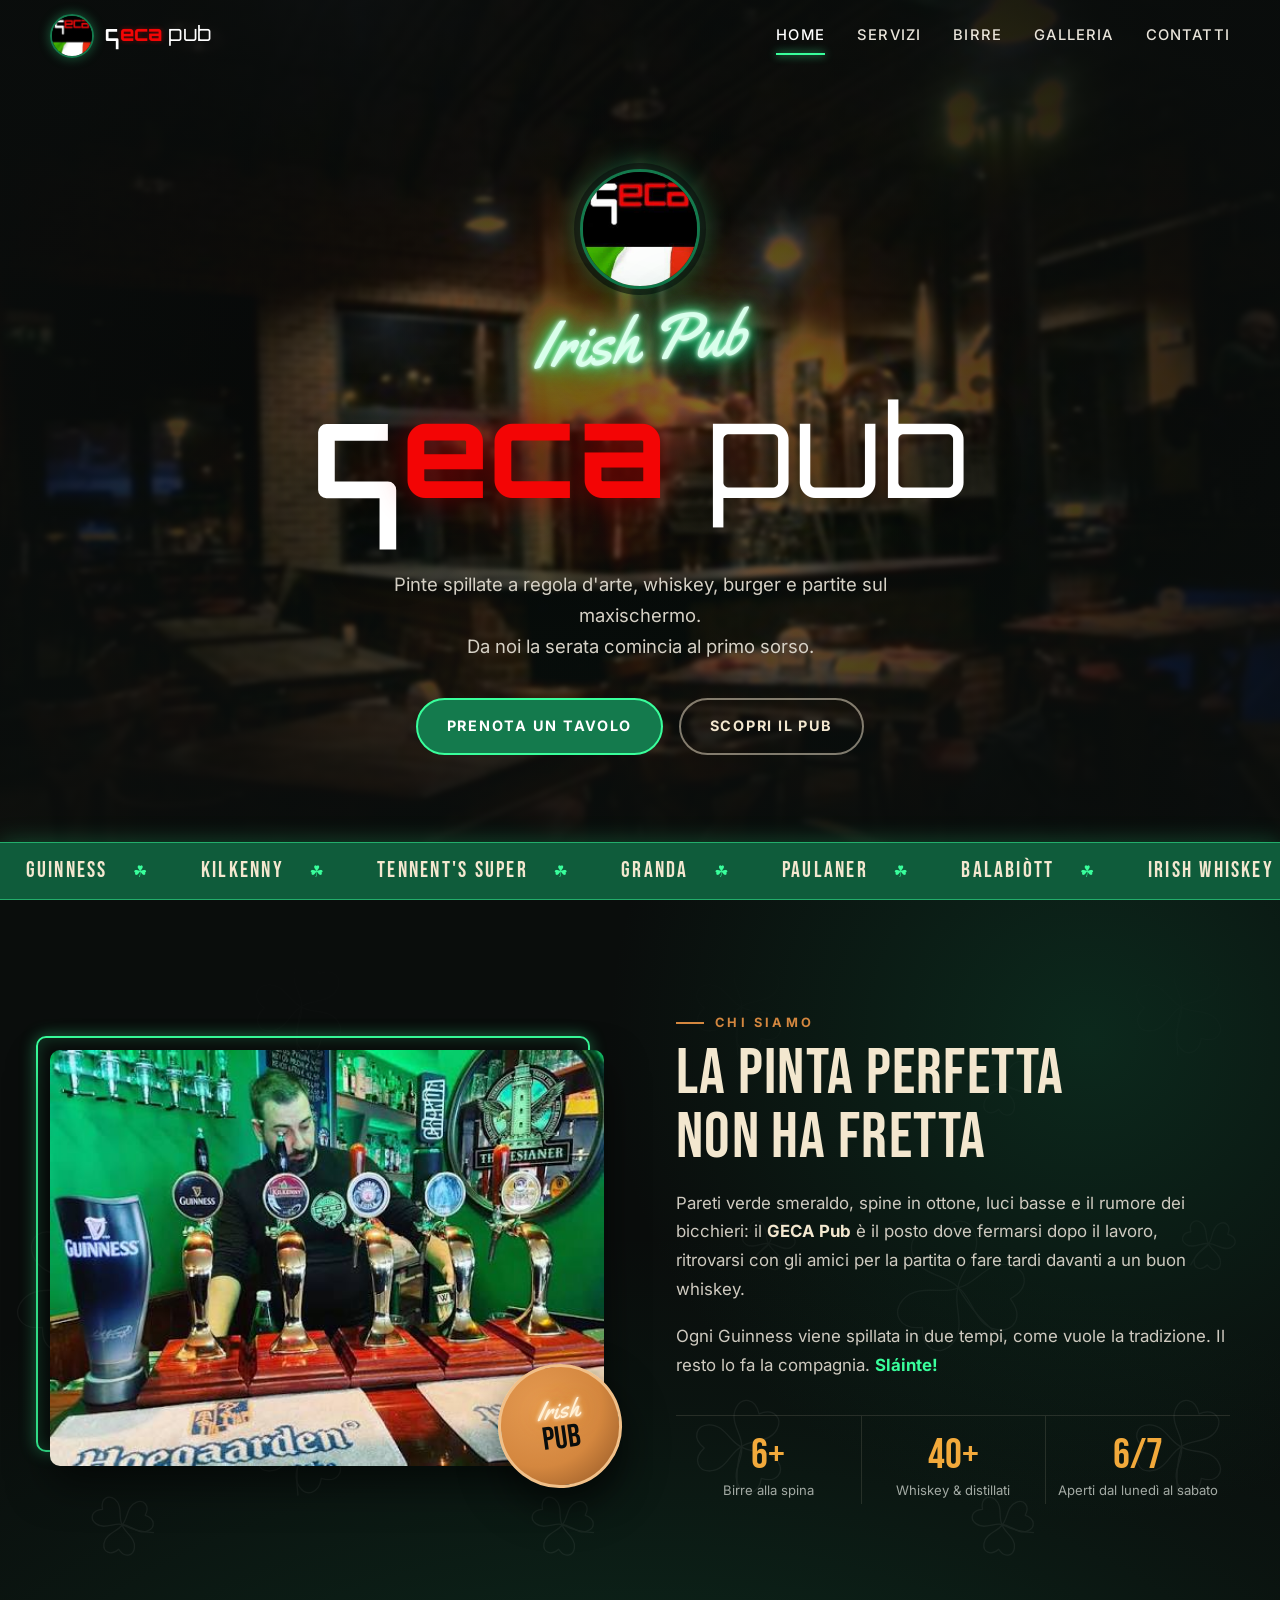
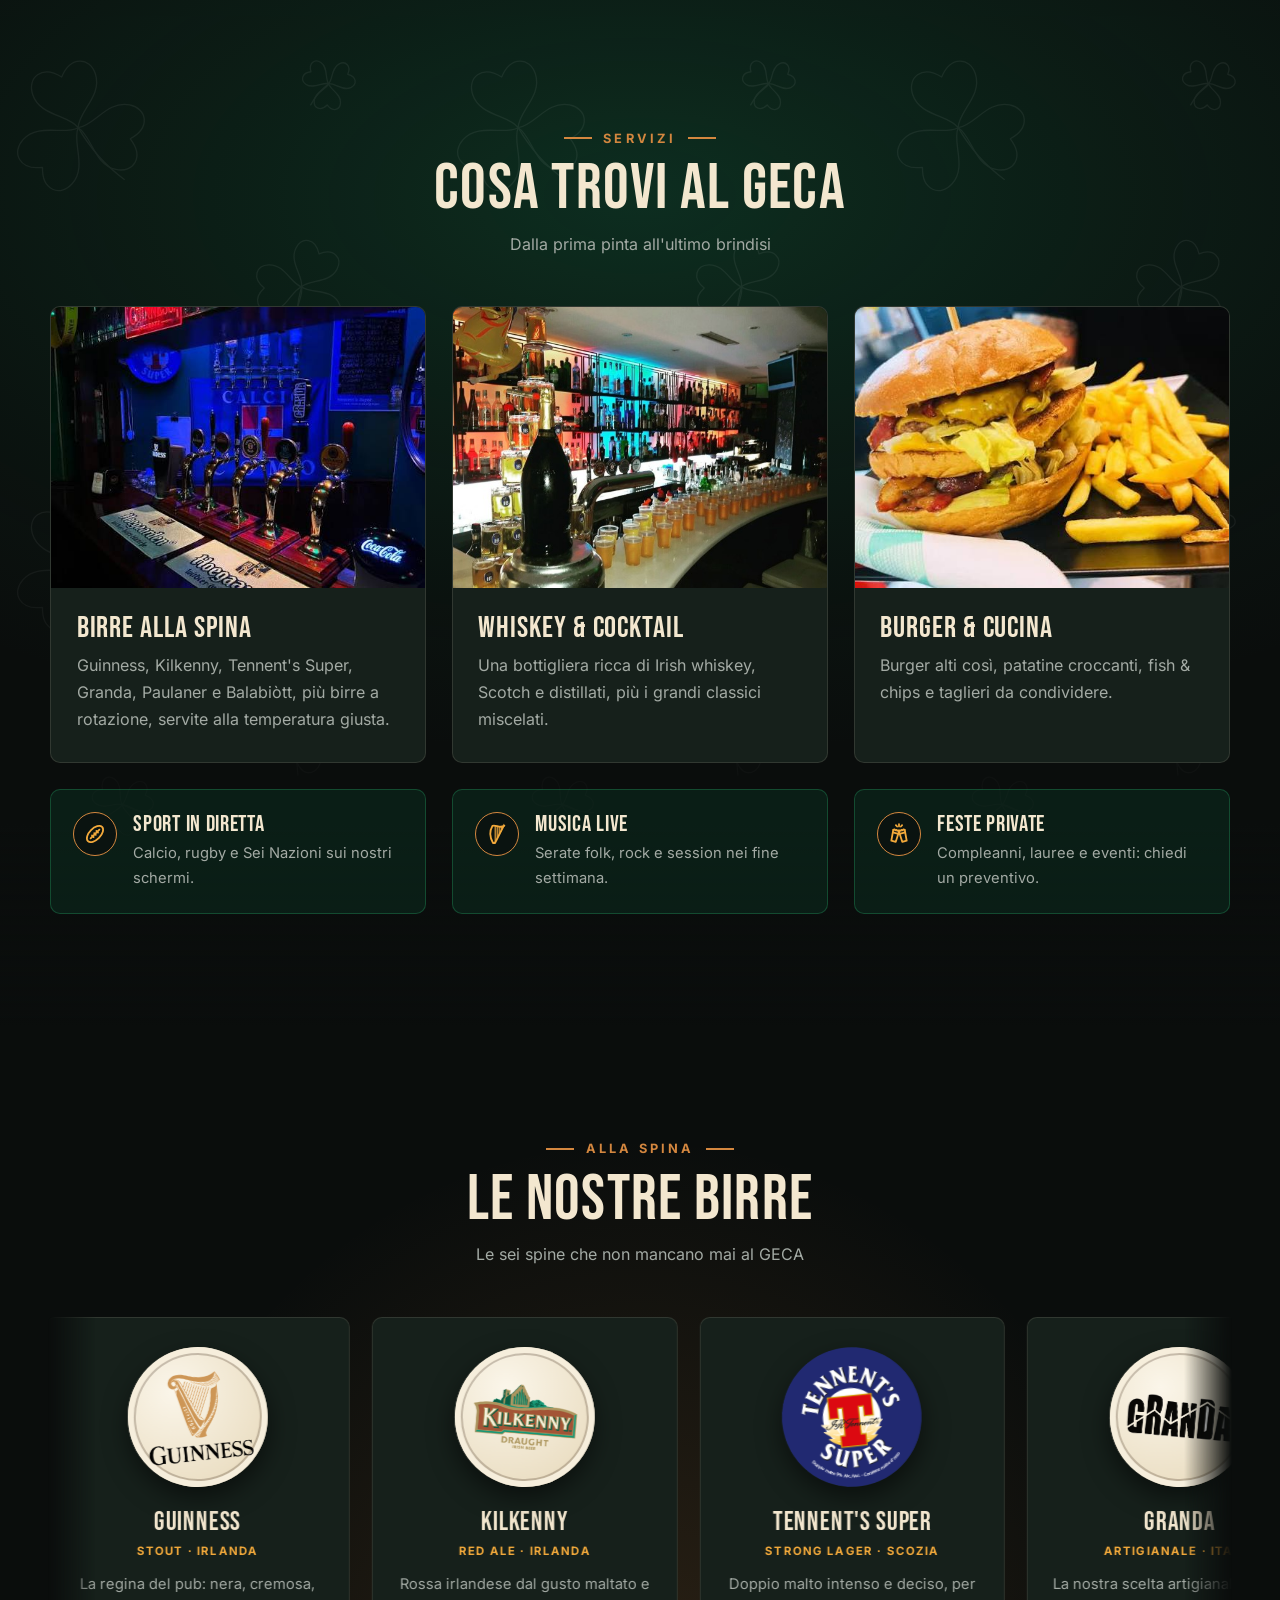
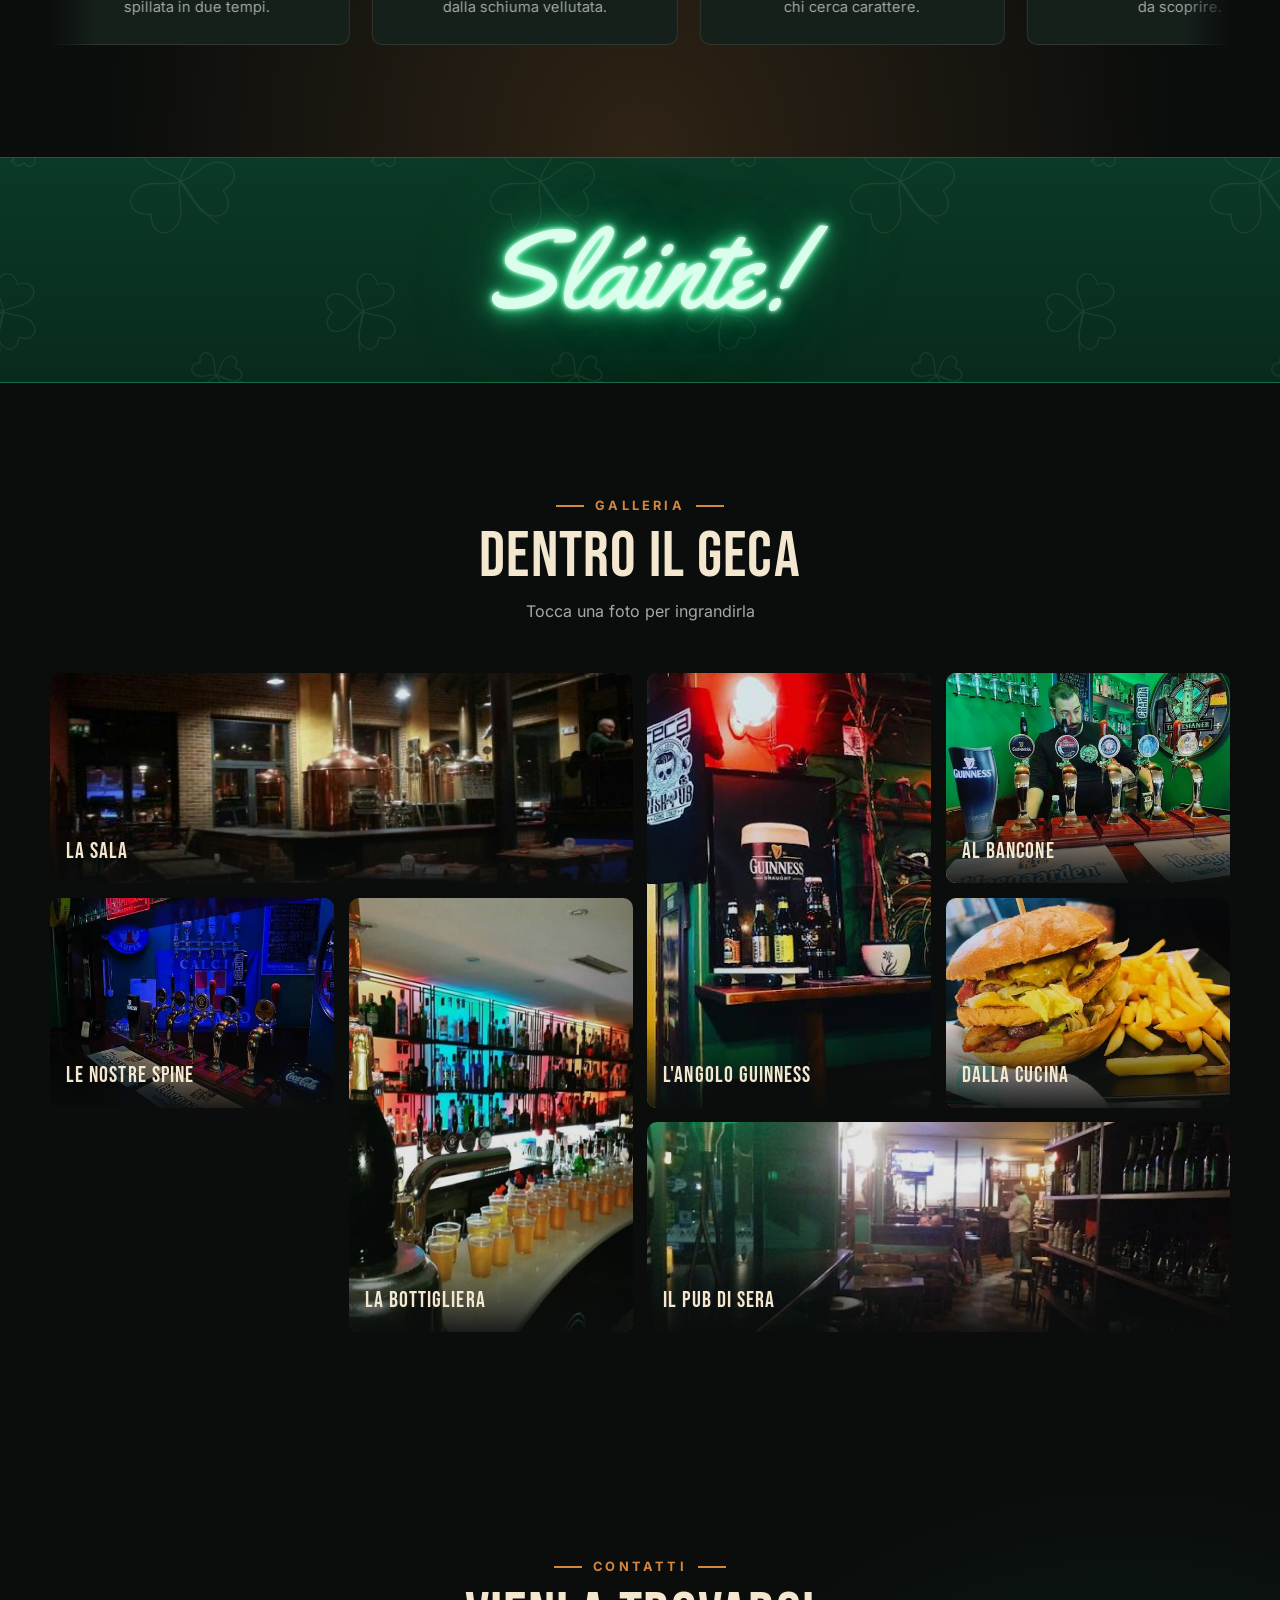
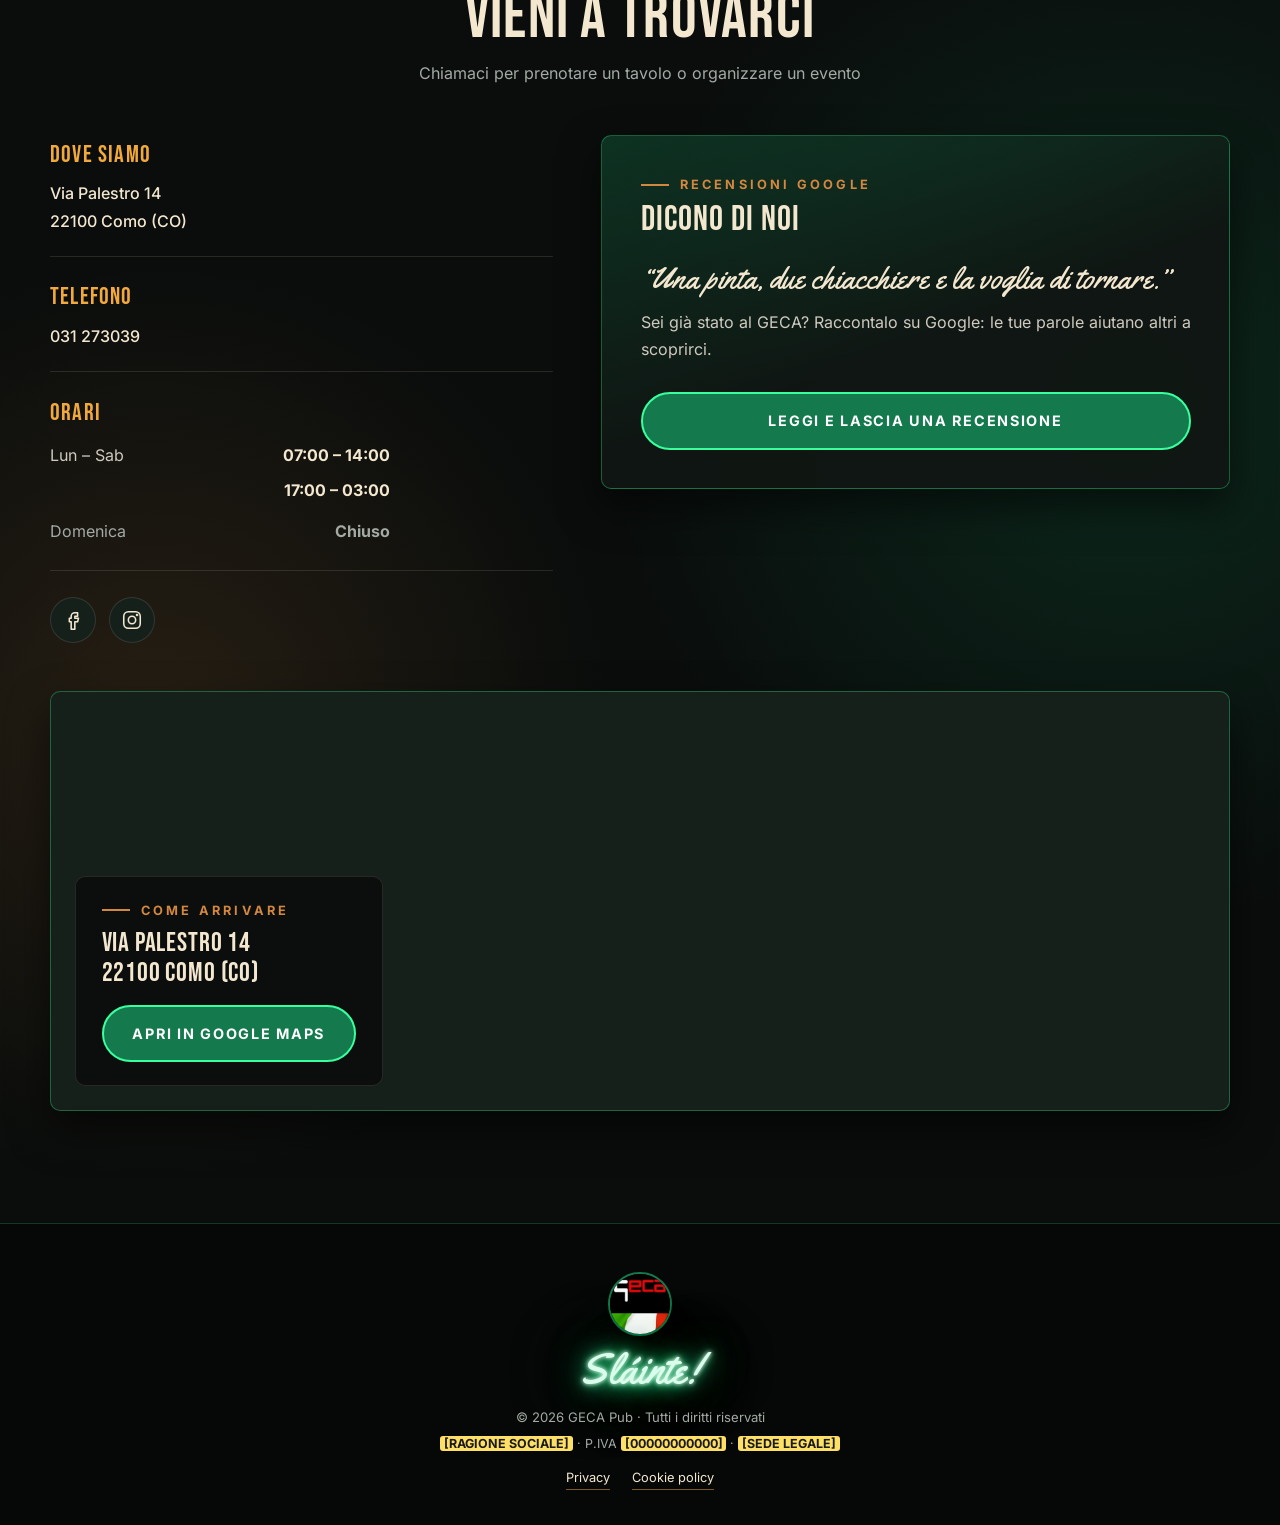
==== commit 7879df32: "Caricamento personalizzato" ====
--- a/index.html
+++ b/index.html
@@ -8,8 +8,46 @@
   <meta name="theme-color" content="#0a0d0c">
   <link rel="icon" type="image/png" href="img/logo.png">
   <link rel="stylesheet" href="style.css">
+  <script>
+    // Schermata di caricamento: visibile solo con JavaScript attivo (così non può bloccare il sito),
+    // resta almeno MIN ms (il tempo di "spillare" la pinta) e al massimo 8 secondi.
+    document.documentElement.classList.add('js');
+    (function () {
+      var start = Date.now(), MIN = 1300;
+      function hide() {
+        var l = document.getElementById('loader');
+        if (!l || l.classList.contains('done')) return;
+        l.classList.add('done');
+        setTimeout(function () { l.remove(); }, 700);
+      }
+      window.addEventListener('load', function () {
+        setTimeout(hide, Math.max(0, MIN - (Date.now() - start)));
+      });
+      setTimeout(hide, 8000);
+    })();
+  </script>
 </head>
 <body>
+
+  <!-- ===== CARICAMENTO: una pinta che si riempie ===== -->
+  <div class="loader" id="loader" role="status" aria-label="Caricamento del sito">
+    <svg class="pint" viewBox="0 0 120 200" aria-hidden="true">
+      <defs>
+        <clipPath id="pintClip">
+          <path d="M16 12h88l3 28-11 148q-1 6-7 6H31q-6 0-7-6L13 40z"/>
+        </clipPath>
+      </defs>
+      <g clip-path="url(#pintClip)">
+        <g class="pint-liquid">
+          <rect class="pint-stout" x="0" y="24" width="120" height="220"/>
+          <path class="pint-foam" d="M0 6q10-6 20 0t20 0 20 0 20 0 20 0 20 0v22H0z"/>
+        </g>
+      </g>
+      <path class="pint-glass" d="M16 12h88l3 28-11 148q-1 6-7 6H31q-6 0-7-6L13 40z"/>
+      <path class="pint-shine" d="M24 48l8 128"/>
+    </svg>
+    <p class="loader-text">Stiamo spillando la tua pinta<span class="loader-dots"><span>.</span><span>.</span><span>.</span></span></p>
+  </div>
 
   <!-- ===== NAVBAR ===== -->
   <header class="navbar" id="navbar">
--- a/style.css
+++ b/style.css
@@ -831,10 +831,12 @@
 /* ---------- Contatti ---------- */
 .contact {
   padding: 7rem 0;
+  /* stesso nero della galleria e bagliori a misura fissa che si spengono prima dei bordi:
+     così tra galleria e contatti non si vede nessuna linea di separazione */
   background:
-    radial-gradient(circle at 10% 90%, rgba(212, 135, 63, 0.14), transparent 45%),
-    radial-gradient(circle at 90% 10%, rgba(15, 92, 59, 0.35), transparent 45%),
-    var(--bg-2);
+    radial-gradient(circle 460px at 12% calc(100% - 500px), rgba(212, 135, 63, 0.14), transparent),
+    radial-gradient(circle 520px at 88% 560px, rgba(15, 92, 59, 0.35), transparent),
+    var(--bg);
 }
 .contact-grid {
   display: grid;
@@ -1113,6 +1115,56 @@
 .legal th, .legal td { text-align: left; padding: 0.6rem 0.7rem; border-bottom: 1px solid var(--line); vertical-align: top; }
 .legal th { color: var(--cream); font-weight: 700; }
 
+/* ---------- Caricamento: pinta di stout che si riempie ---------- */
+.loader { display: none; }
+.js .loader {
+  position: fixed;
+  inset: 0;
+  z-index: 1000;
+  display: grid;
+  place-content: center;
+  justify-items: center;
+  gap: 1.6rem;
+  background:
+    radial-gradient(ellipse at 50% 45%, rgba(20, 122, 77, 0.28), transparent 60%),
+    var(--bg);
+  transition: opacity 0.6s ease, visibility 0.6s ease;
+}
+.loader.done { opacity: 0; visibility: hidden; }
+
+.pint { width: 110px; height: auto; overflow: visible; filter: drop-shadow(0 0 18px rgba(242, 169, 59, 0.15)); }
+.pint-glass {
+  fill: rgba(243, 231, 207, 0.05);
+  stroke: var(--cream);
+  stroke-width: 3;
+  stroke-linejoin: round;
+}
+.pint-shine { fill: none; stroke: rgba(255, 255, 255, 0.35); stroke-width: 3; stroke-linecap: round; }
+.pint-foam { fill: #f3e2c0; }
+/* la birra sale dal fondo fino a sotto l'orlo */
+.pint-liquid {
+  transform: translateY(196px);
+  animation: pint-fill 1.1s cubic-bezier(0.3, 0.6, 0.4, 1) 0.15s forwards;
+}
+/* lo "spillamento" della stout: parte color nocciola e diventa nera */
+.pint-stout {
+  fill: #8a5530;
+  animation: pint-settle 1.4s ease-in 0.5s forwards;
+}
+@keyframes pint-fill { to { transform: translateY(10px); } }
+@keyframes pint-settle { to { fill: #150c07; } }
+
+.loader-text {
+  font-family: var(--font-script);
+  font-size: 1.7rem;
+  color: var(--cream);
+  text-shadow: 0 0 12px rgba(57, 255, 156, 0.35);
+}
+.loader-dots span { animation: loader-dot 1.2s infinite; opacity: 0; }
+.loader-dots span:nth-child(2) { animation-delay: 0.2s; }
+.loader-dots span:nth-child(3) { animation-delay: 0.4s; }
+@keyframes loader-dot { 30%, 70% { opacity: 1; } 100% { opacity: 0; } }
+
 /* ---------- Animazioni ---------- */
 @keyframes fadeUp {
   from { opacity: 0; transform: translateY(30px); }
@@ -1132,6 +1184,10 @@
   html { scroll-behavior: auto; }
   *, *::before, *::after { animation: none !important; transition: none !important; }
   .reveal { opacity: 1; transform: none; }
+  /* la pinta del caricamento si riempie comunque: è breve e senza animazione sarebbe vuota */
+  .loader .pint-liquid { animation: pint-fill 1.1s cubic-bezier(0.3, 0.6, 0.4, 1) 0.15s forwards !important; }
+  .loader .pint-stout { animation: pint-settle 1.4s ease-in 0.5s forwards !important; }
+  .js .loader { transition: opacity 0.6s ease, visibility 0.6s ease !important; }
 }
 
 /* ============================================
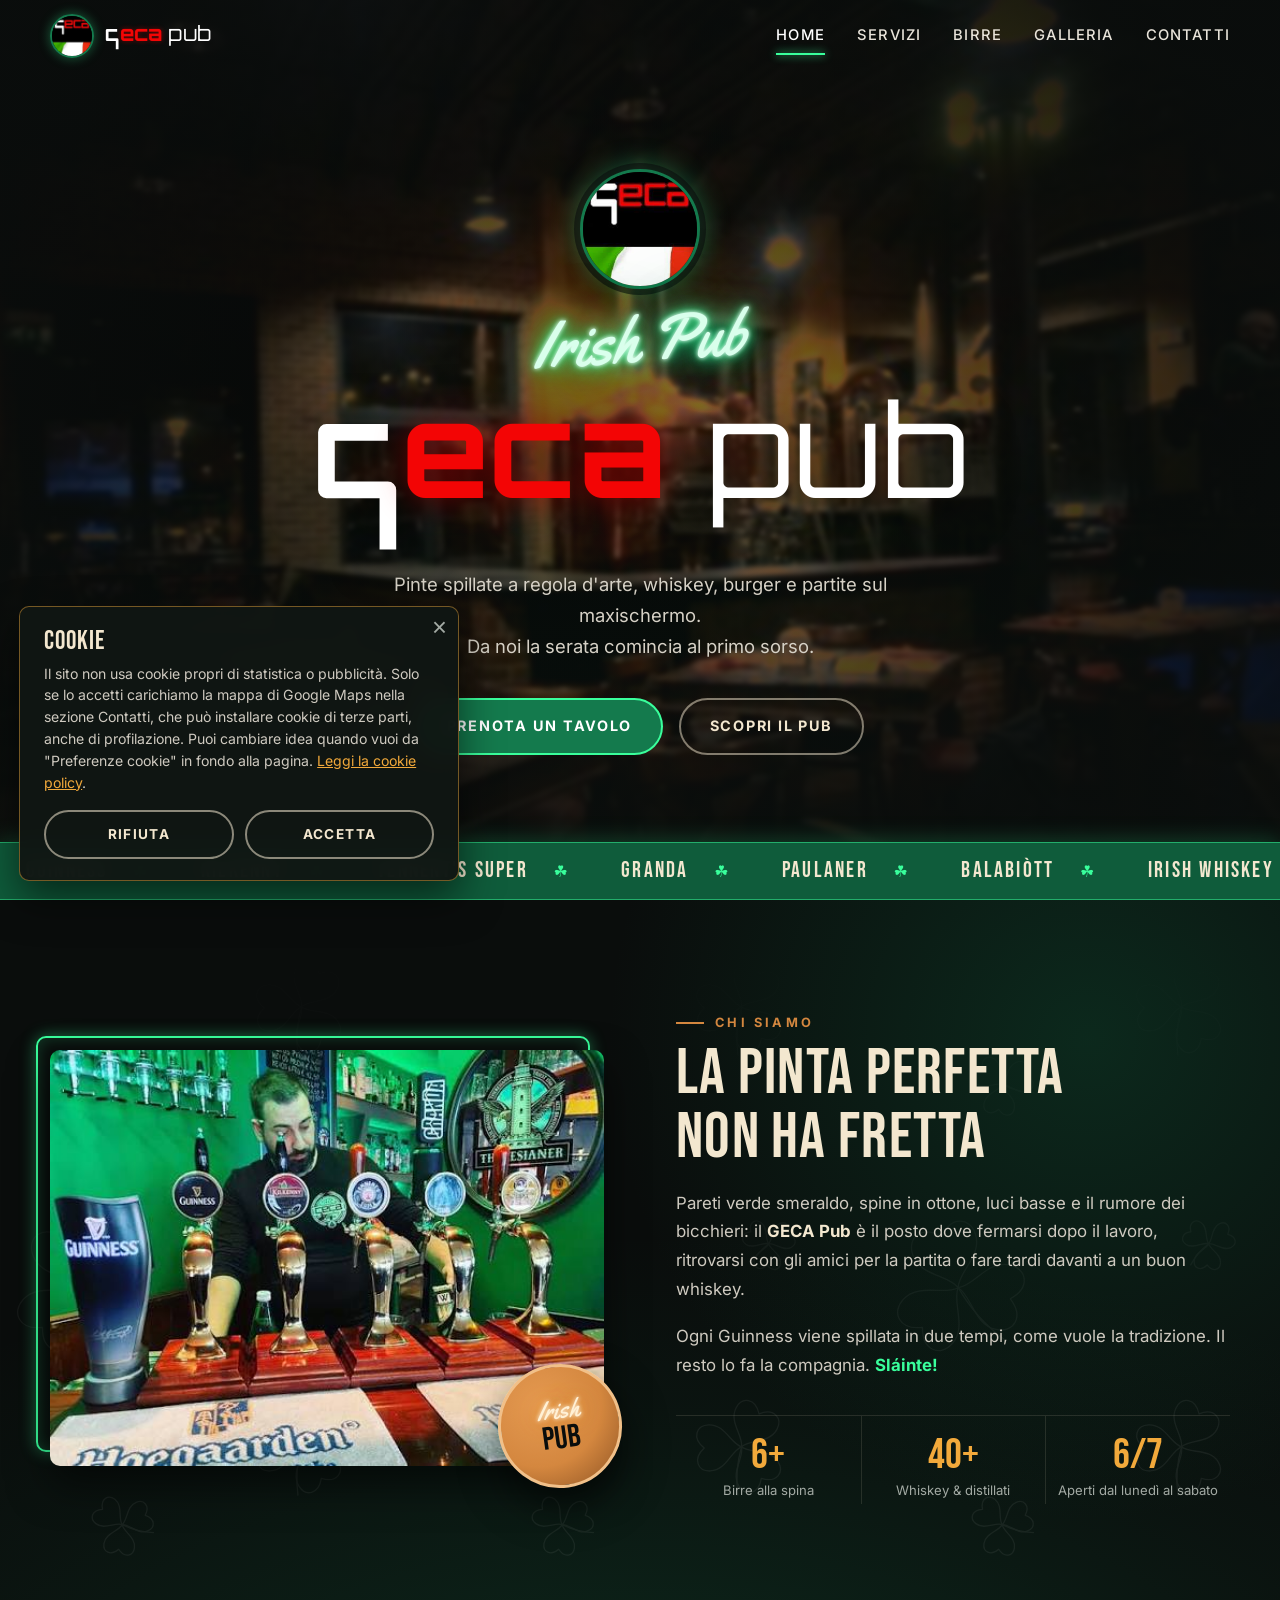
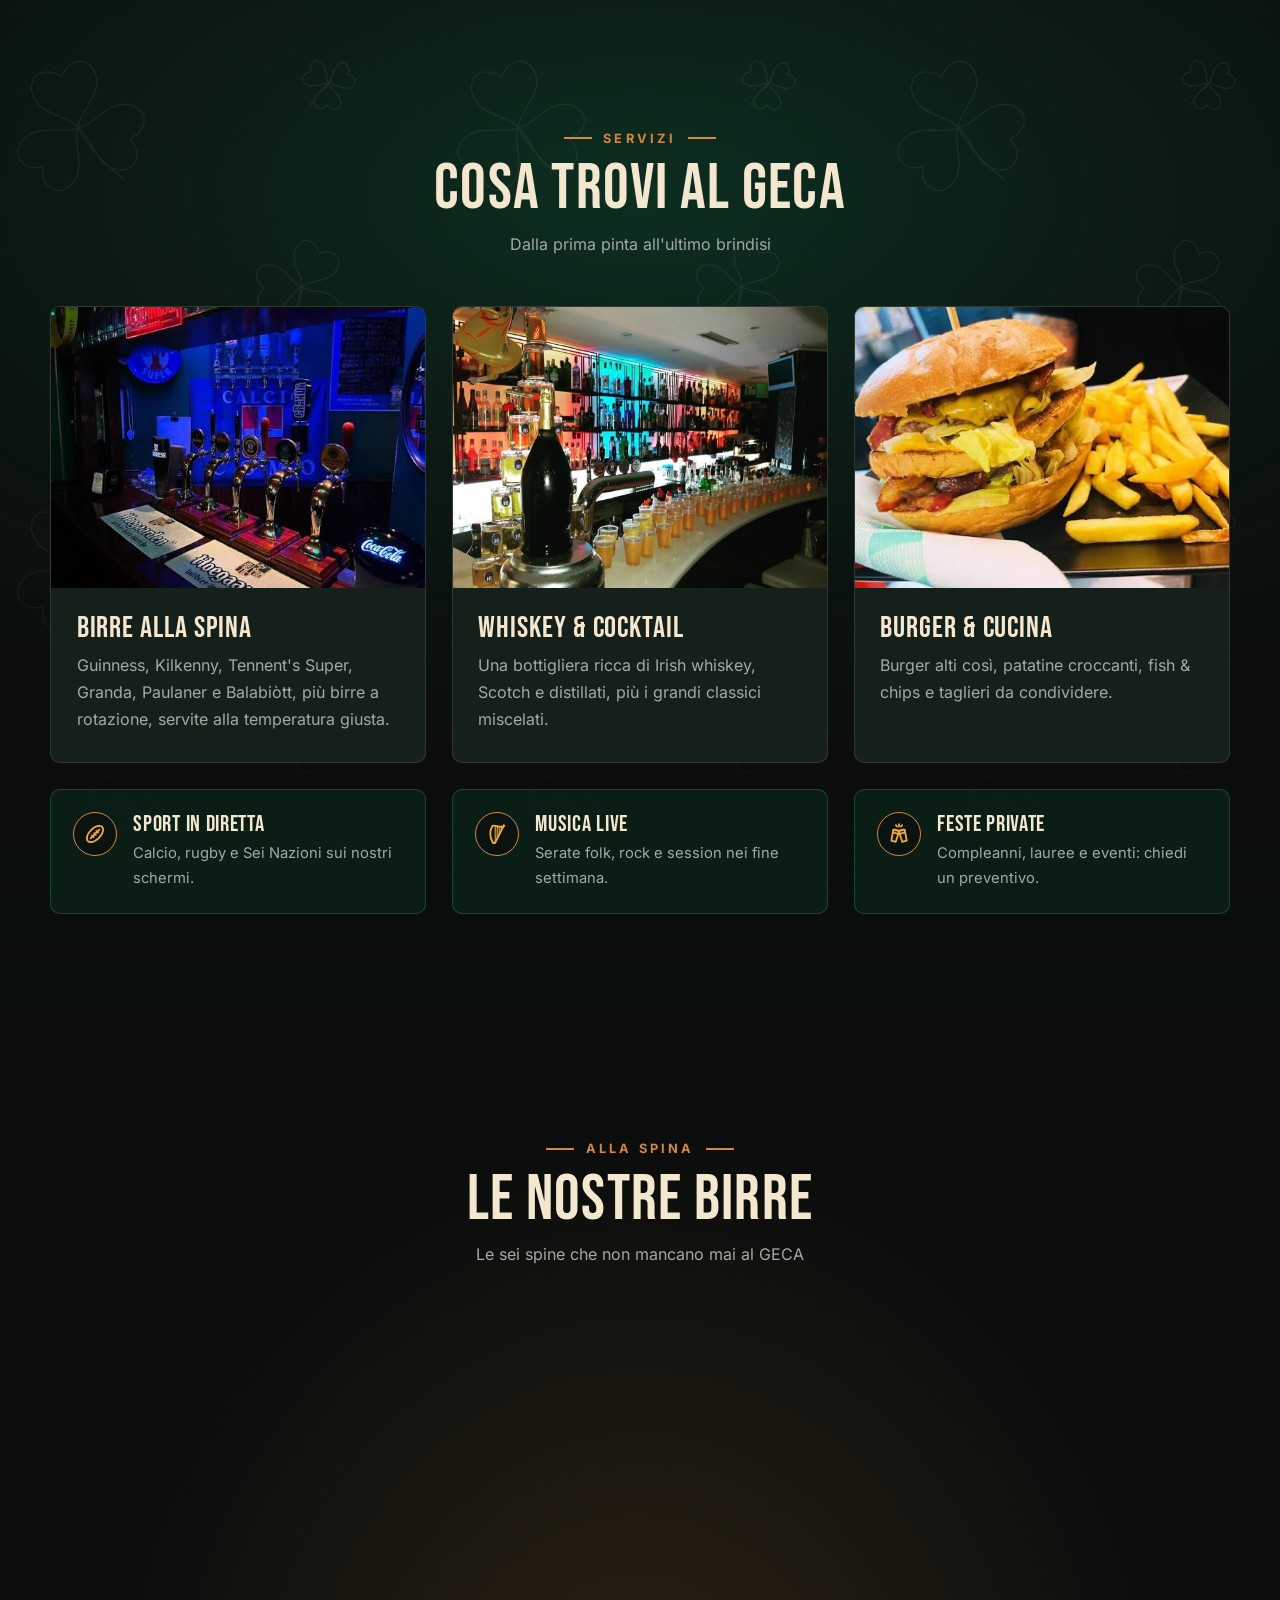
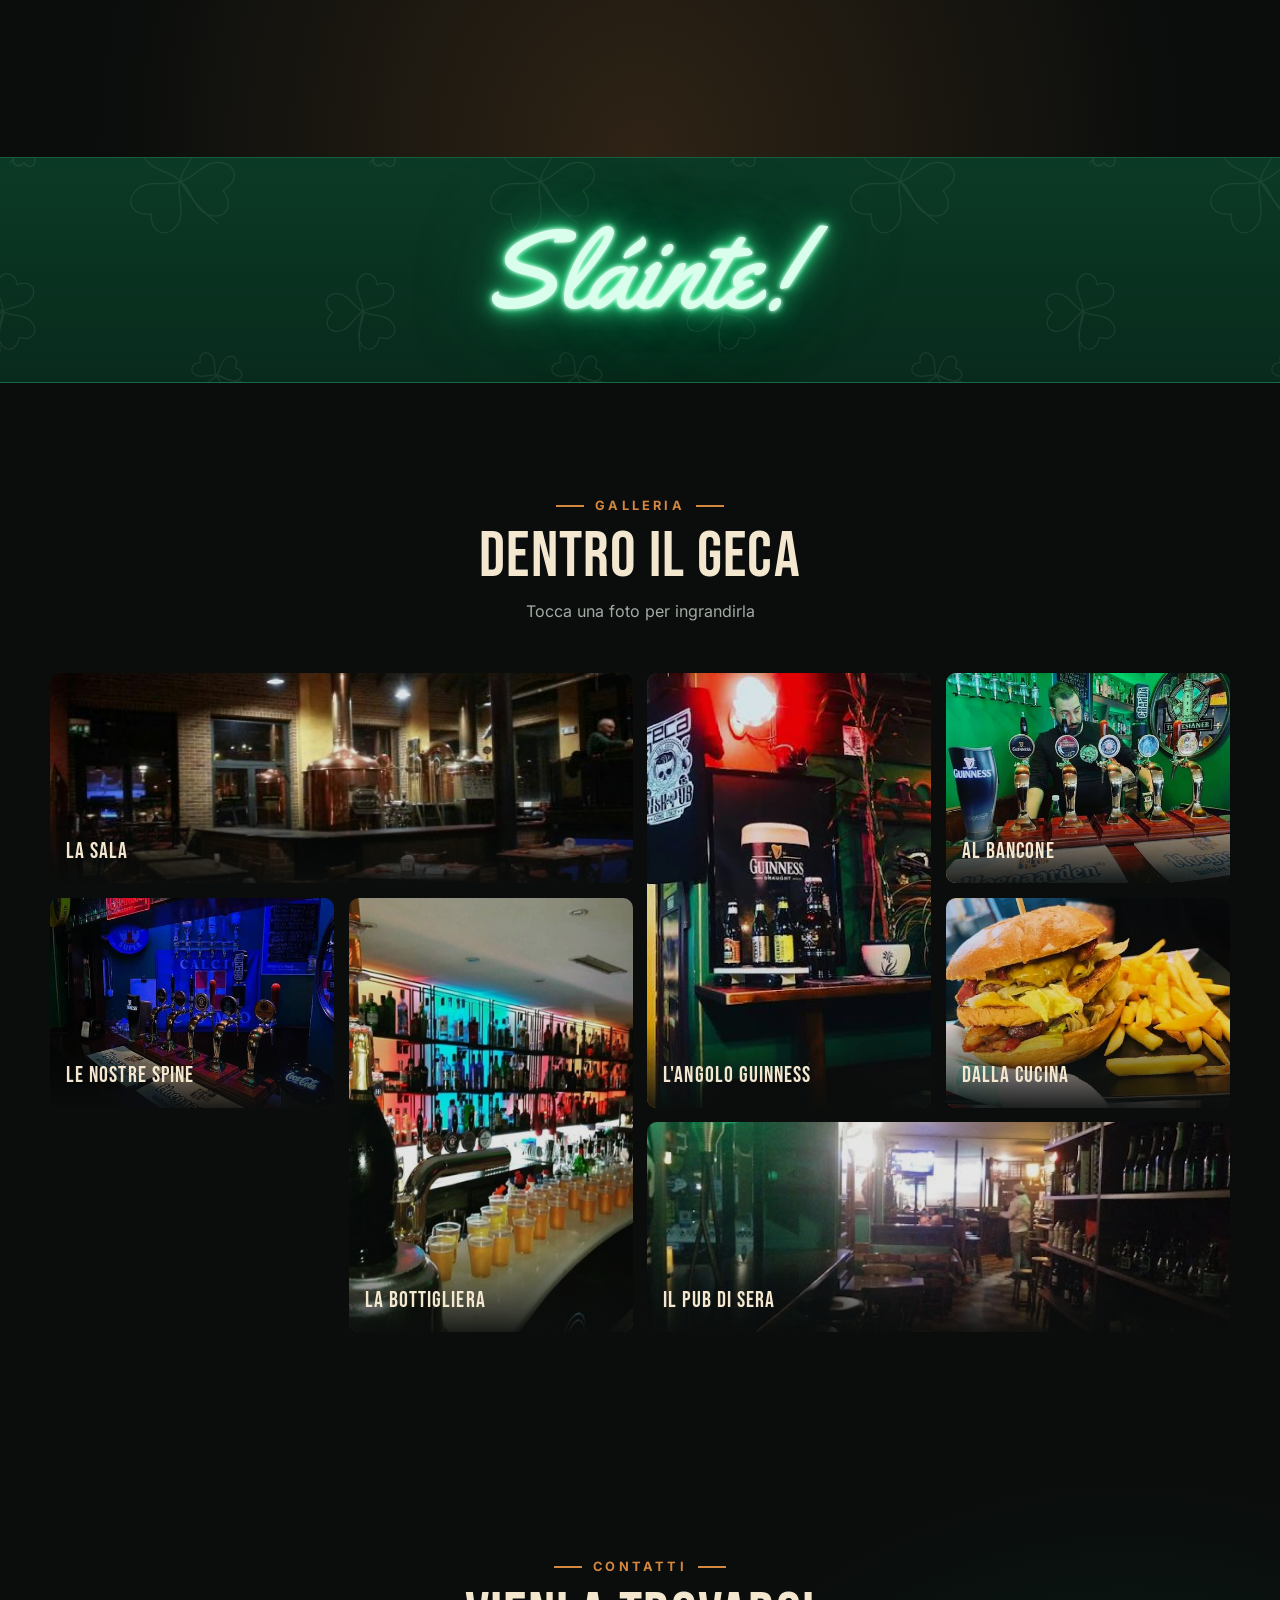
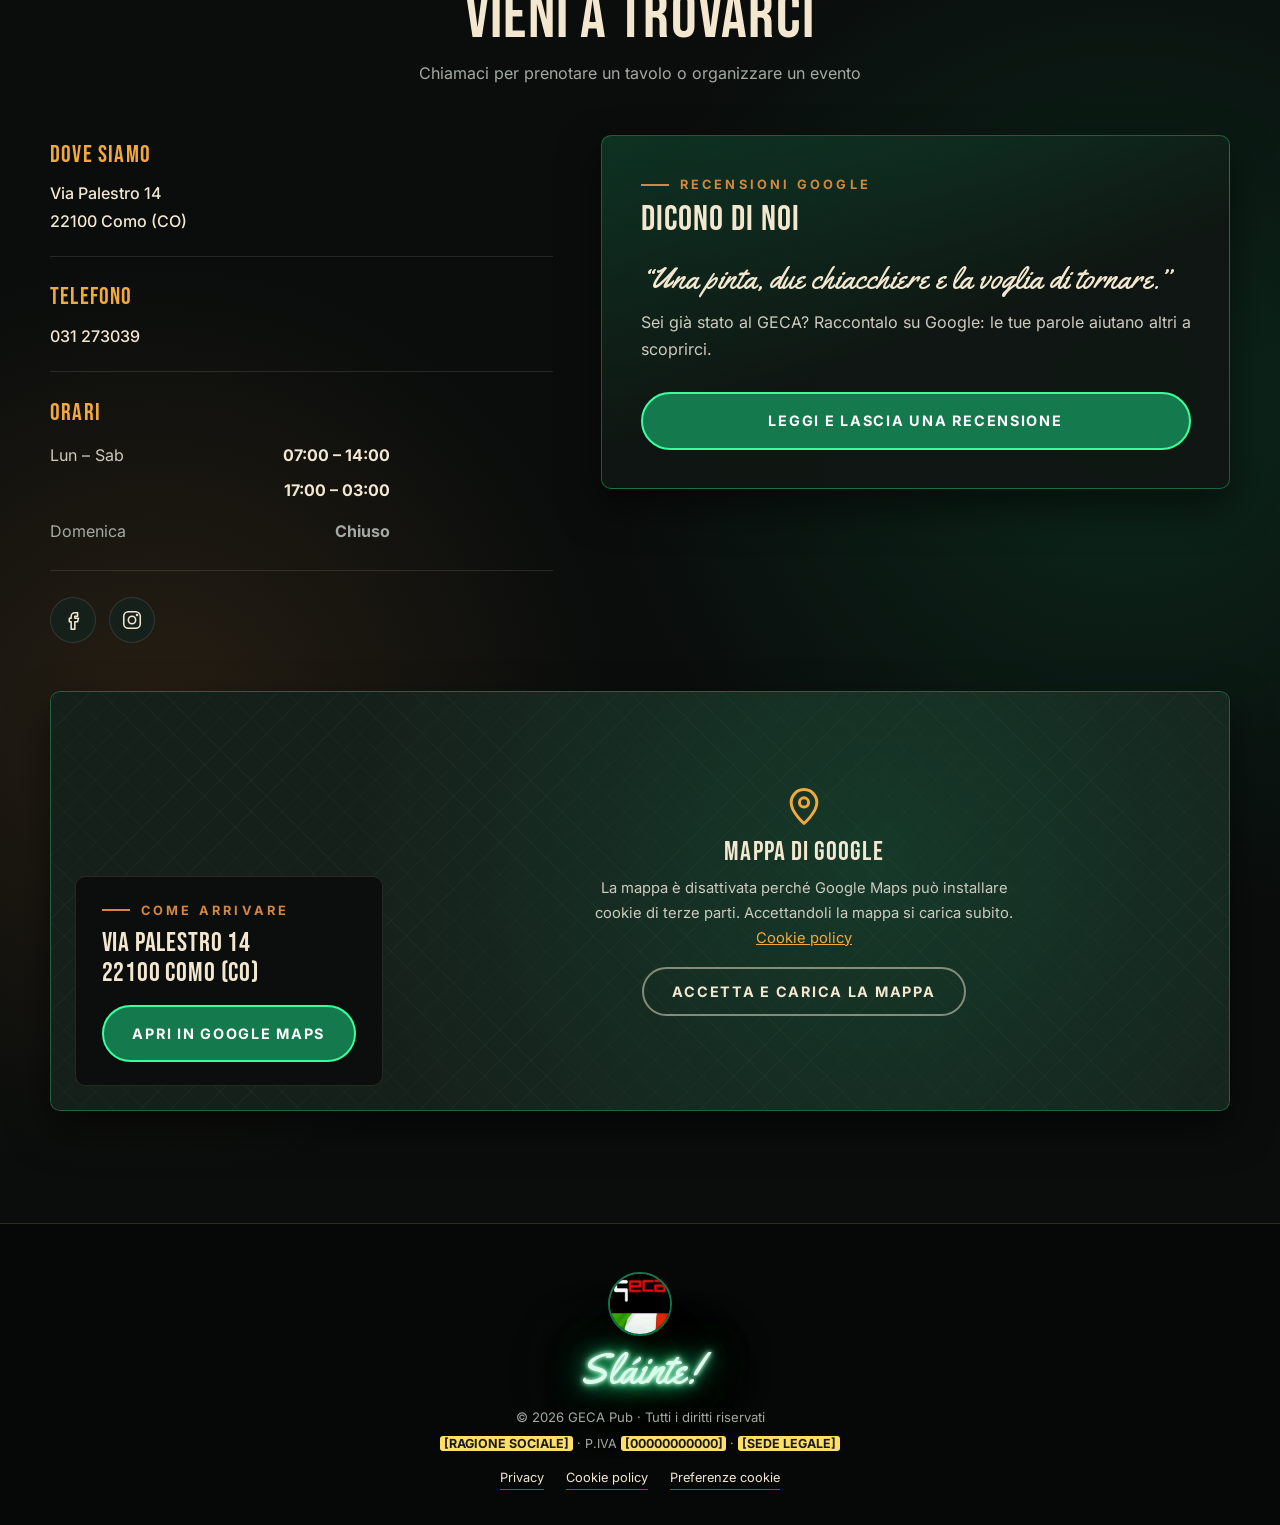
==== commit fc2d0429: "Gestione dei cookie" ====
--- a/index.html
+++ b/index.html
@@ -376,12 +376,20 @@
 
         <!-- Mappa -->
         <div class="map-card">
-          <iframe
-            src="https://maps.google.com/maps?q=Geca%20Pub%2C%20Via%20Palestro%2014%2C%2022100%20Como&amp;z=16&amp;output=embed"
-            title="Mappa: GECA Pub, Via Palestro 14, Como"
-            loading="lazy"
-            referrerpolicy="no-referrer-when-downgrade"
-            allowfullscreen></iframe>
+          <!-- La mappa di Google si carica SOLO con il consenso ai cookie di Google Maps
+               (gestito da cookie-consent.js). Senza consenso resta questo riquadro. -->
+          <div class="map-frame" id="mapFrame"
+               data-src="https://maps.google.com/maps?q=Geca%20Pub%2C%20Via%20Palestro%2014%2C%2022100%20Como&amp;z=16&amp;output=embed">
+            <div class="map-consent">
+              <svg class="map-consent-icon" viewBox="0 0 24 24" aria-hidden="true"><path d="M12 21s-7-6.2-7-11.5a7 7 0 0 1 14 0C19 14.8 12 21 12 21z"/><circle cx="12" cy="9.5" r="2.5"/></svg>
+              <p class="map-consent-title">Mappa di Google</p>
+              <p class="map-consent-text">
+                La mappa è disattivata perché Google Maps può installare cookie di terze parti.
+                Accettandoli la mappa si carica subito. <a href="cookie-policy.html">Cookie policy</a>
+              </p>
+              <button type="button" class="btn btn-ghost" data-cookie-accept-maps>Accetta e carica la mappa</button>
+            </div>
+          </div>
           <div class="map-overlay">
             <p class="eyebrow">Come arrivare</p>
             <p class="map-address">Via Palestro 14<br>22100 Como (CO)</p>
@@ -405,6 +413,7 @@
       <nav class="footer-links" aria-label="Note legali">
         <a href="privacy.html">Privacy</a>
         <a href="cookie-policy.html">Cookie policy</a>
+        <button type="button" class="footer-cookie-btn" data-cookie-prefs>Preferenze cookie</button>
       </nav>
     </div>
   </footer>
@@ -420,6 +429,7 @@
     <button class="lb-btn lb-next" id="lbNext" aria-label="Foto successiva">›</button>
   </div>
 
+  <script src="cookie-consent.js"></script>
   <script src="script.js"></script>
 </body>
 </html>
--- a/style.css
+++ b/style.css
@@ -993,7 +993,8 @@
   box-shadow: var(--shadow);
   background: var(--bg-3);
 }
-.map-card iframe {
+.map-frame { height: 100%; }
+.map-frame iframe {
   display: block;
   width: 100%;
   height: 100%;
@@ -1001,6 +1002,113 @@
   /* versione "notturna" della mappa, in tono con il sito */
   filter: invert(0.9) hue-rotate(180deg) saturate(0.85) brightness(0.95);
 }
+
+/* Riquadro al posto della mappa finché non c'è il consenso ai cookie di Google Maps */
+.map-consent {
+  height: 100%;
+  display: flex;
+  flex-direction: column;
+  align-items: center;
+  justify-content: center;
+  text-align: center;
+  gap: 0.6rem;
+  /* spazio a sinistra per il riquadro "Come arrivare" che sta sopra, in basso a sinistra */
+  padding: 2rem 2rem 2rem 360px;
+  background:
+    radial-gradient(circle at 70% 40%, rgba(20, 122, 77, 0.28), transparent 60%),
+    repeating-linear-gradient(45deg, rgba(255, 255, 255, 0.025) 0 1px, transparent 1px 22px),
+    repeating-linear-gradient(-45deg, rgba(255, 255, 255, 0.025) 0 1px, transparent 1px 22px),
+    var(--bg-3);
+}
+.map-consent-icon {
+  width: 44px; height: 44px;
+  fill: none;
+  stroke: var(--amber);
+  stroke-width: 1.6;
+  stroke-linejoin: round;
+}
+.map-consent-title {
+  font-family: var(--font-display);
+  font-size: 1.7rem;
+  letter-spacing: 0.04em;
+  line-height: 1;
+  color: var(--cream);
+}
+.map-consent-text { max-width: 420px; font-size: 0.92rem; color: #cfcac0; }
+.map-consent-text a { color: var(--amber); }
+.map-consent .btn { margin-top: 0.4rem; }
+
+/* ---------- Banner cookie ---------- */
+.cookie-banner {
+  position: fixed;
+  left: 1.2rem;
+  bottom: 1.2rem;
+  z-index: 950;
+  width: min(440px, calc(100% - 2.4rem));
+  padding: 1.4rem 1.5rem 1.3rem;
+  border-radius: var(--radius);
+  background: rgba(16, 22, 19, 0.97);
+  border: 1px solid rgba(242, 169, 59, 0.45);
+  box-shadow: var(--shadow);
+  backdrop-filter: blur(8px);
+  opacity: 0;
+  transform: translateY(20px);
+  transition: opacity 0.35s ease, transform 0.35s ease;
+}
+.cookie-banner.open { opacity: 1; transform: none; }
+.cookie-title {
+  font-family: var(--font-display);
+  font-size: 1.6rem;
+  letter-spacing: 0.04em;
+  line-height: 1;
+  color: var(--cream);
+  margin-bottom: 0.5rem;
+}
+.cookie-text { font-size: 0.88rem; line-height: 1.55; color: #cfcac0; }
+.cookie-text a { color: var(--amber); }
+.cookie-current { font-size: 0.82rem; color: var(--muted); margin-top: 0.5rem; }
+.cookie-current strong { color: var(--cream); }
+/* "Accetta" e "Rifiuta" identici: stessa evidenza, come richiesto dal Garante */
+.cookie-actions { display: grid; grid-template-columns: 1fr 1fr; gap: 0.7rem; margin-top: 1rem; }
+.cookie-btn {
+  padding: 0.7rem 1rem;
+  font: inherit;
+  font-size: 0.85rem;
+  font-weight: 700;
+  letter-spacing: 0.1em;
+  text-transform: uppercase;
+  color: var(--cream);
+  background: transparent;
+  border: 2px solid rgba(243, 231, 207, 0.55);
+  border-radius: 999px;
+  cursor: pointer;
+  transition: border-color 0.2s, color 0.2s;
+}
+.cookie-btn:hover { border-color: var(--amber); color: var(--amber); }
+.cookie-close {
+  position: absolute;
+  top: 0.5rem; right: 0.7rem;
+  background: none;
+  border: none;
+  color: var(--muted);
+  font-size: 1.6rem;
+  line-height: 1;
+  cursor: pointer;
+}
+.cookie-close:hover { color: var(--cream); }
+
+/* link "Preferenze cookie" nel footer, con l'aspetto degli altri link */
+.footer-cookie-btn {
+  background: none;
+  border: none;
+  border-bottom: 1px solid rgba(242, 169, 59, 0.5);
+  padding: 0;
+  font: inherit;
+  font-size: 0.8rem;
+  color: var(--cream);
+  cursor: pointer;
+}
+.footer-cookie-btn:hover { color: var(--amber); }
 .map-overlay {
   position: absolute;
   left: 1.5rem;
@@ -1206,7 +1314,8 @@
 
 @media (max-width: 820px) {
   .map-card { height: auto; }
-  .map-card iframe { height: 320px; }
+  .map-frame { height: 320px; }
+  .map-consent { padding: 1.5rem; }
   .map-overlay { position: static; border: 0; border-top: 1px solid var(--line); border-radius: 0; }
   .map-overlay .btn { width: 100%; text-align: center; }
   .beer-grid { --beer-w: calc((100% - var(--beer-gap)) / 2); }
